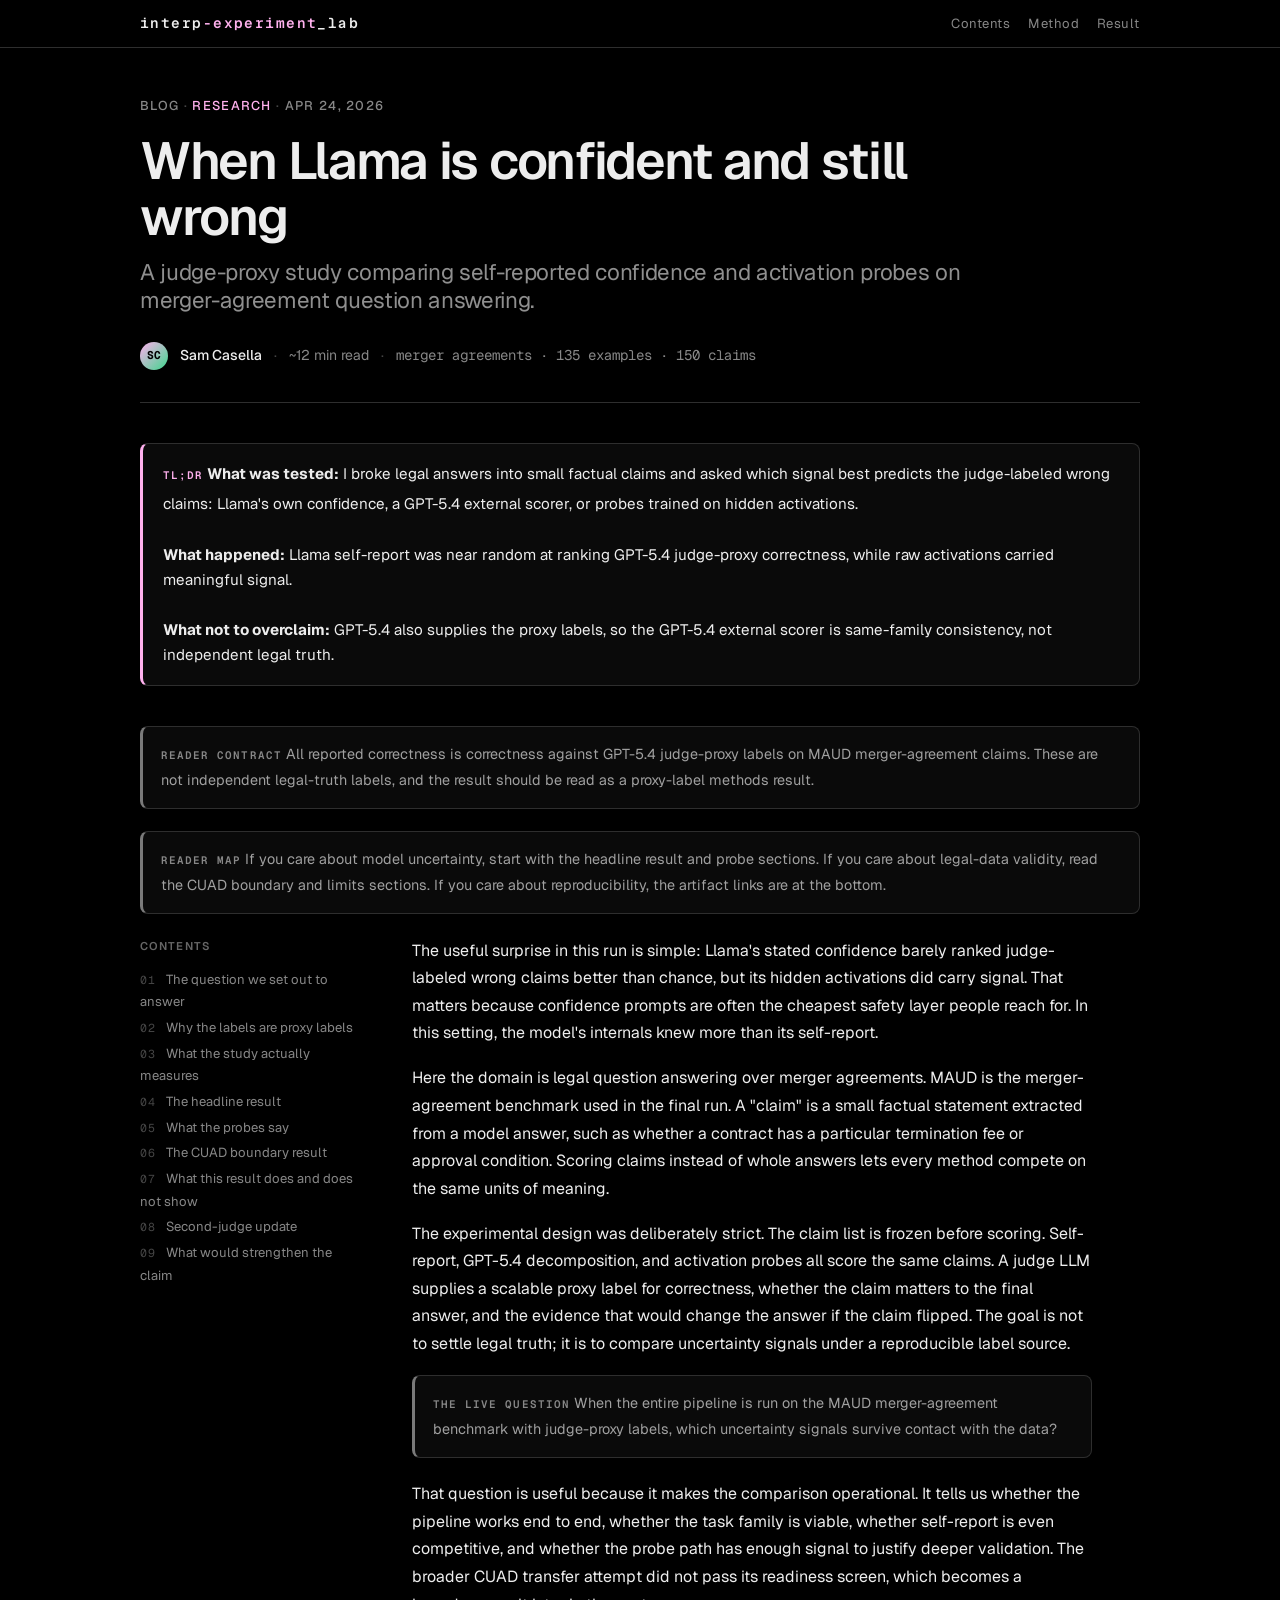
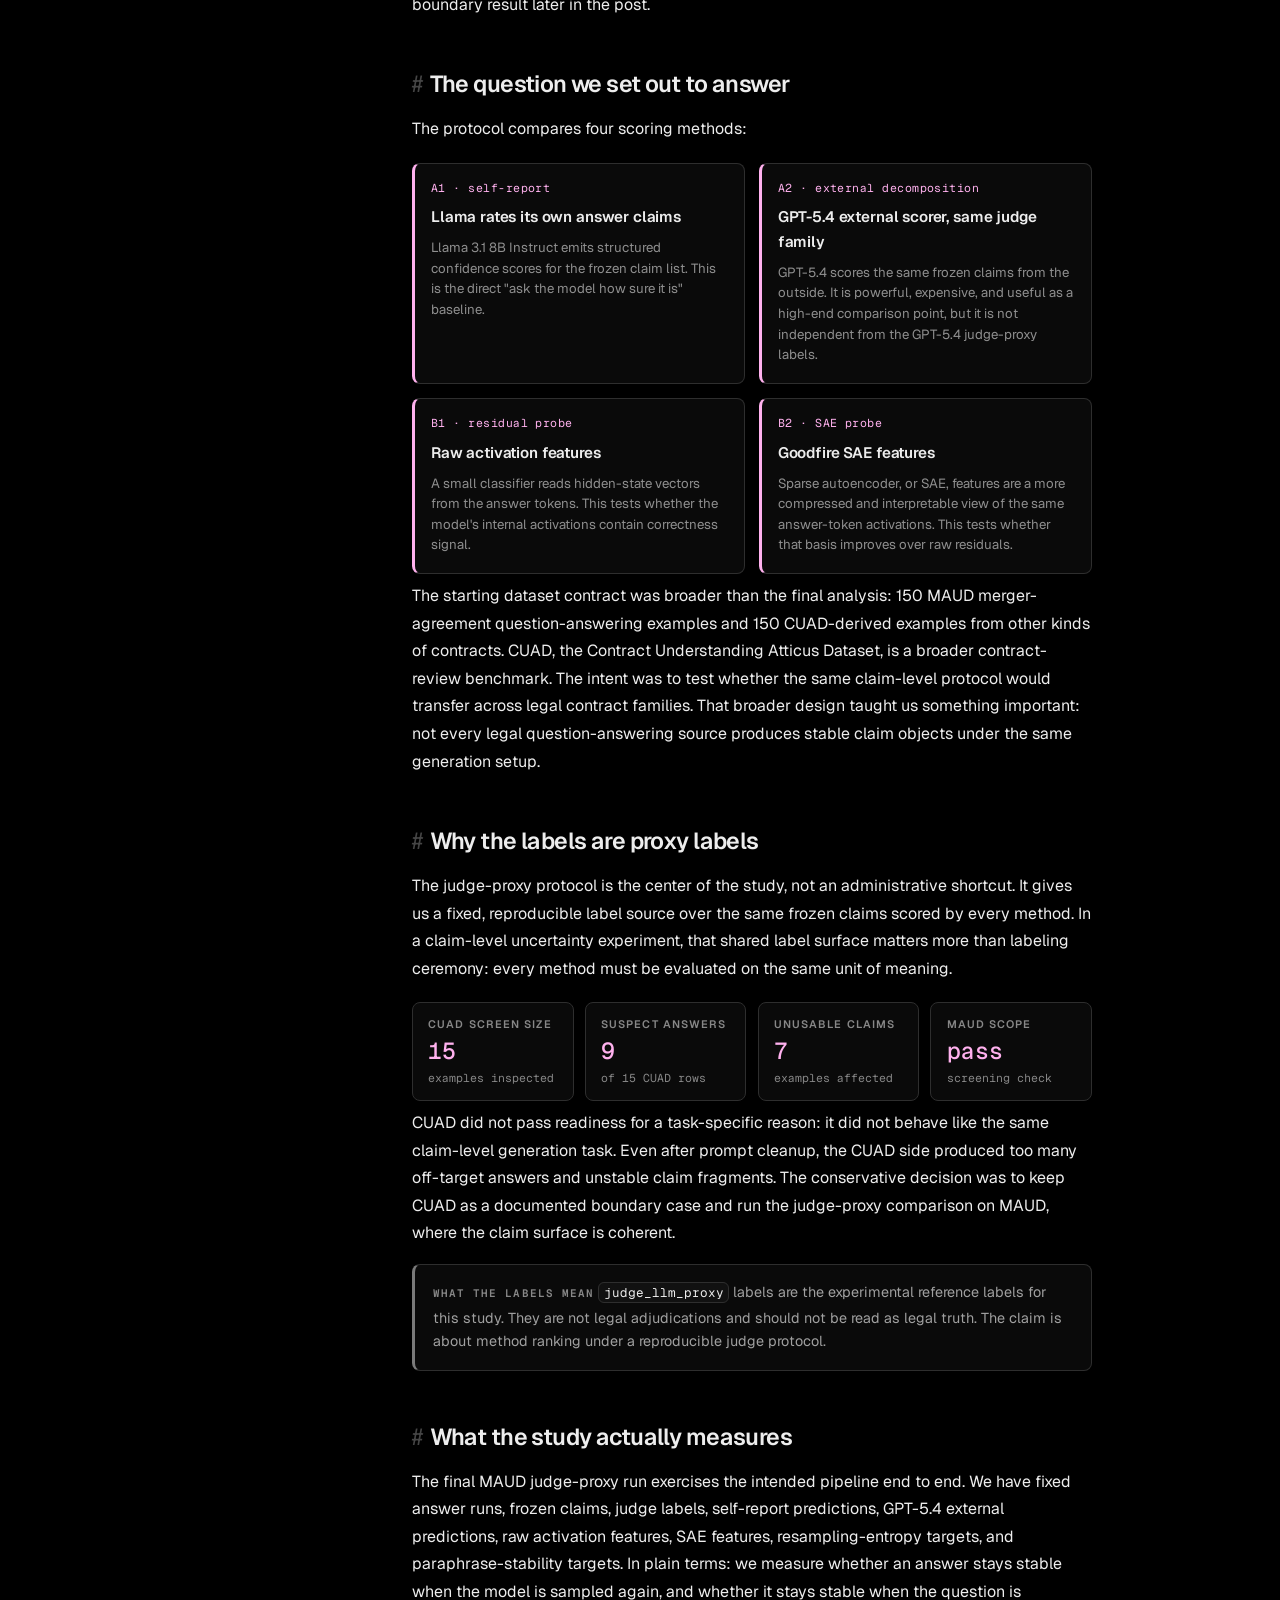
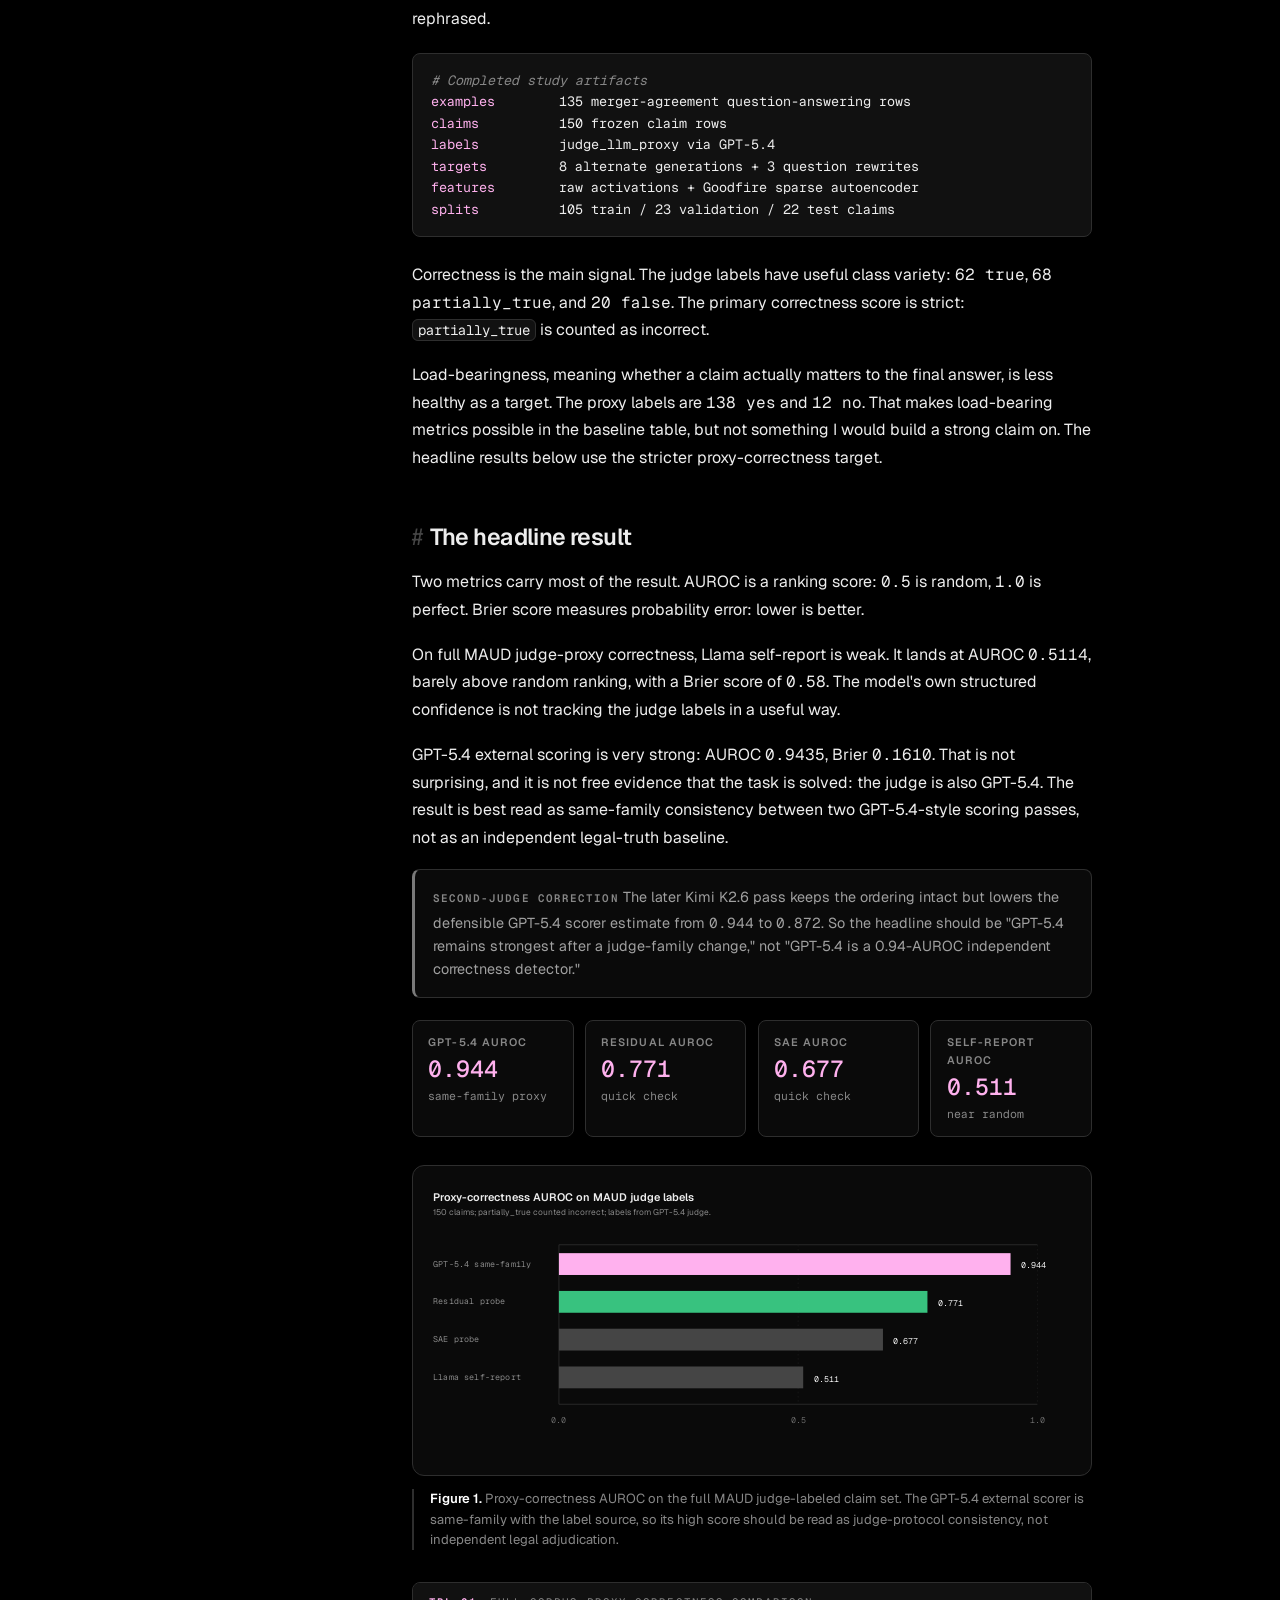
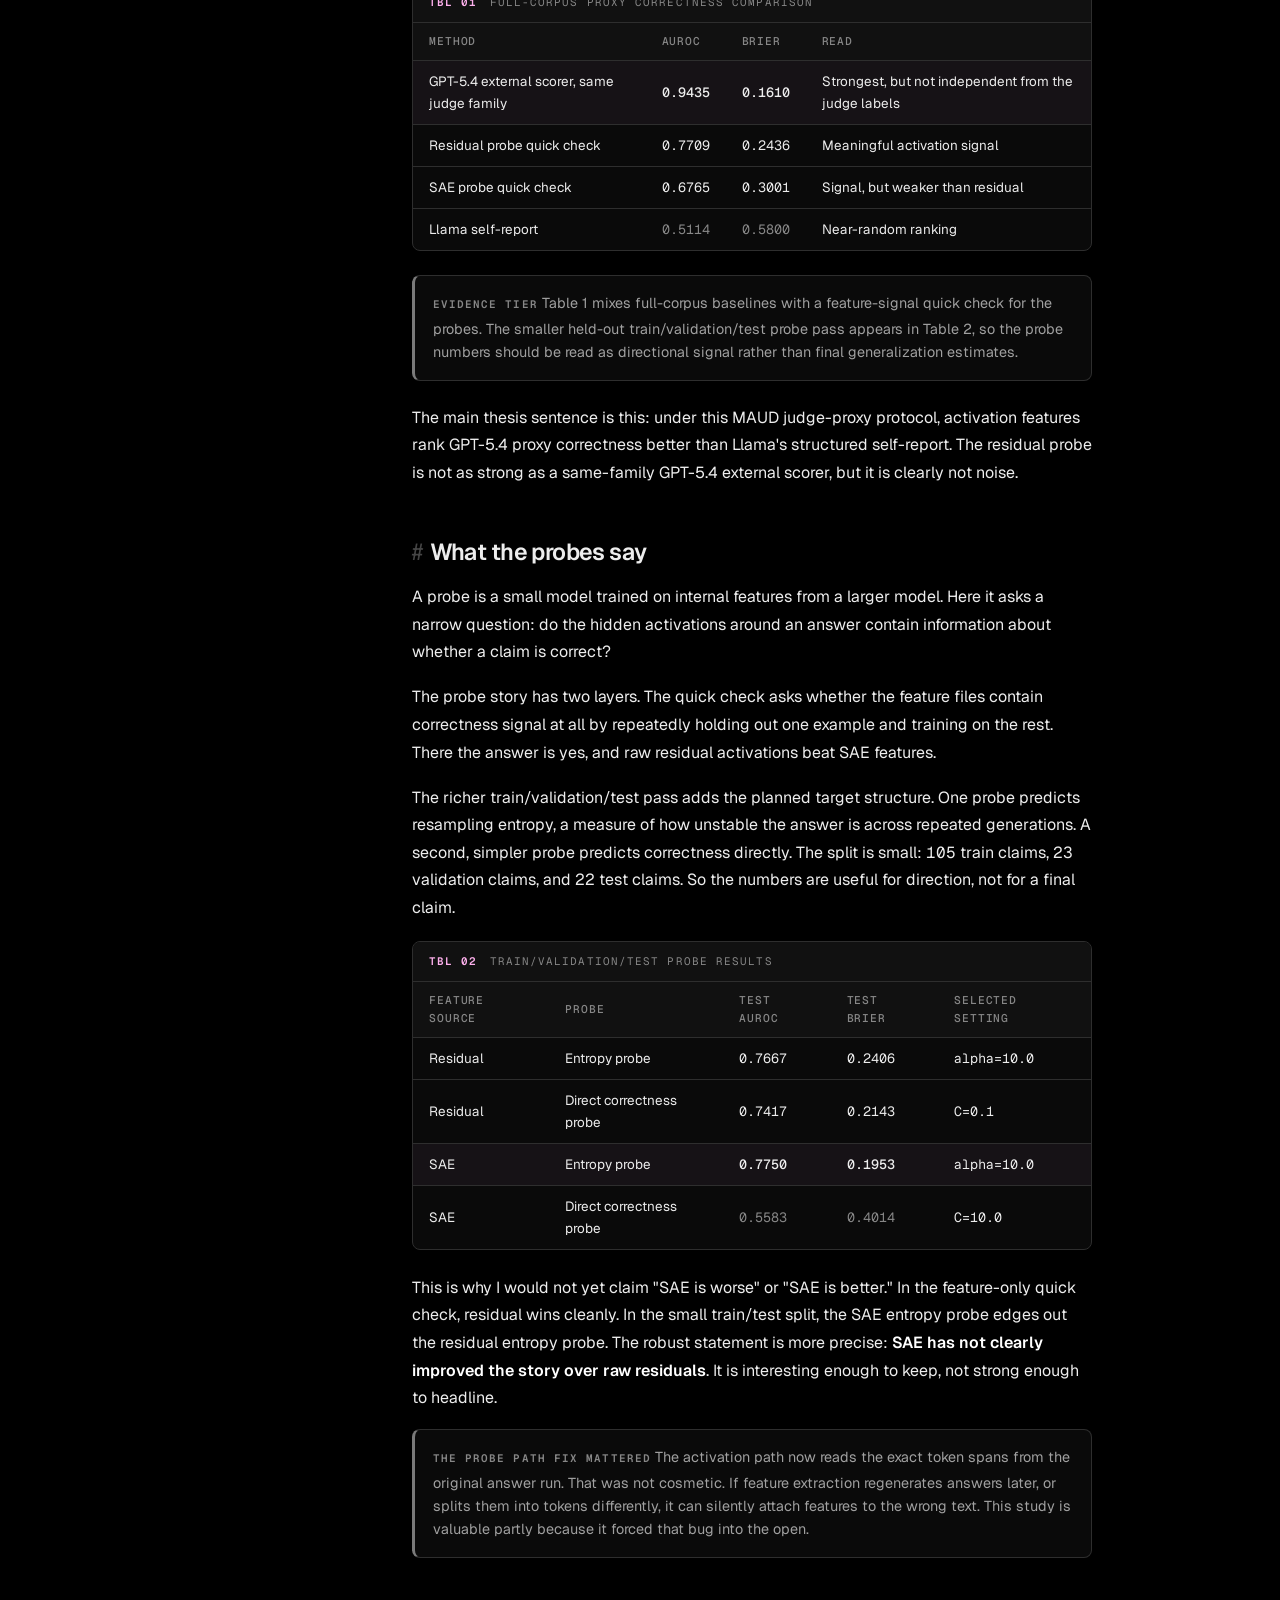
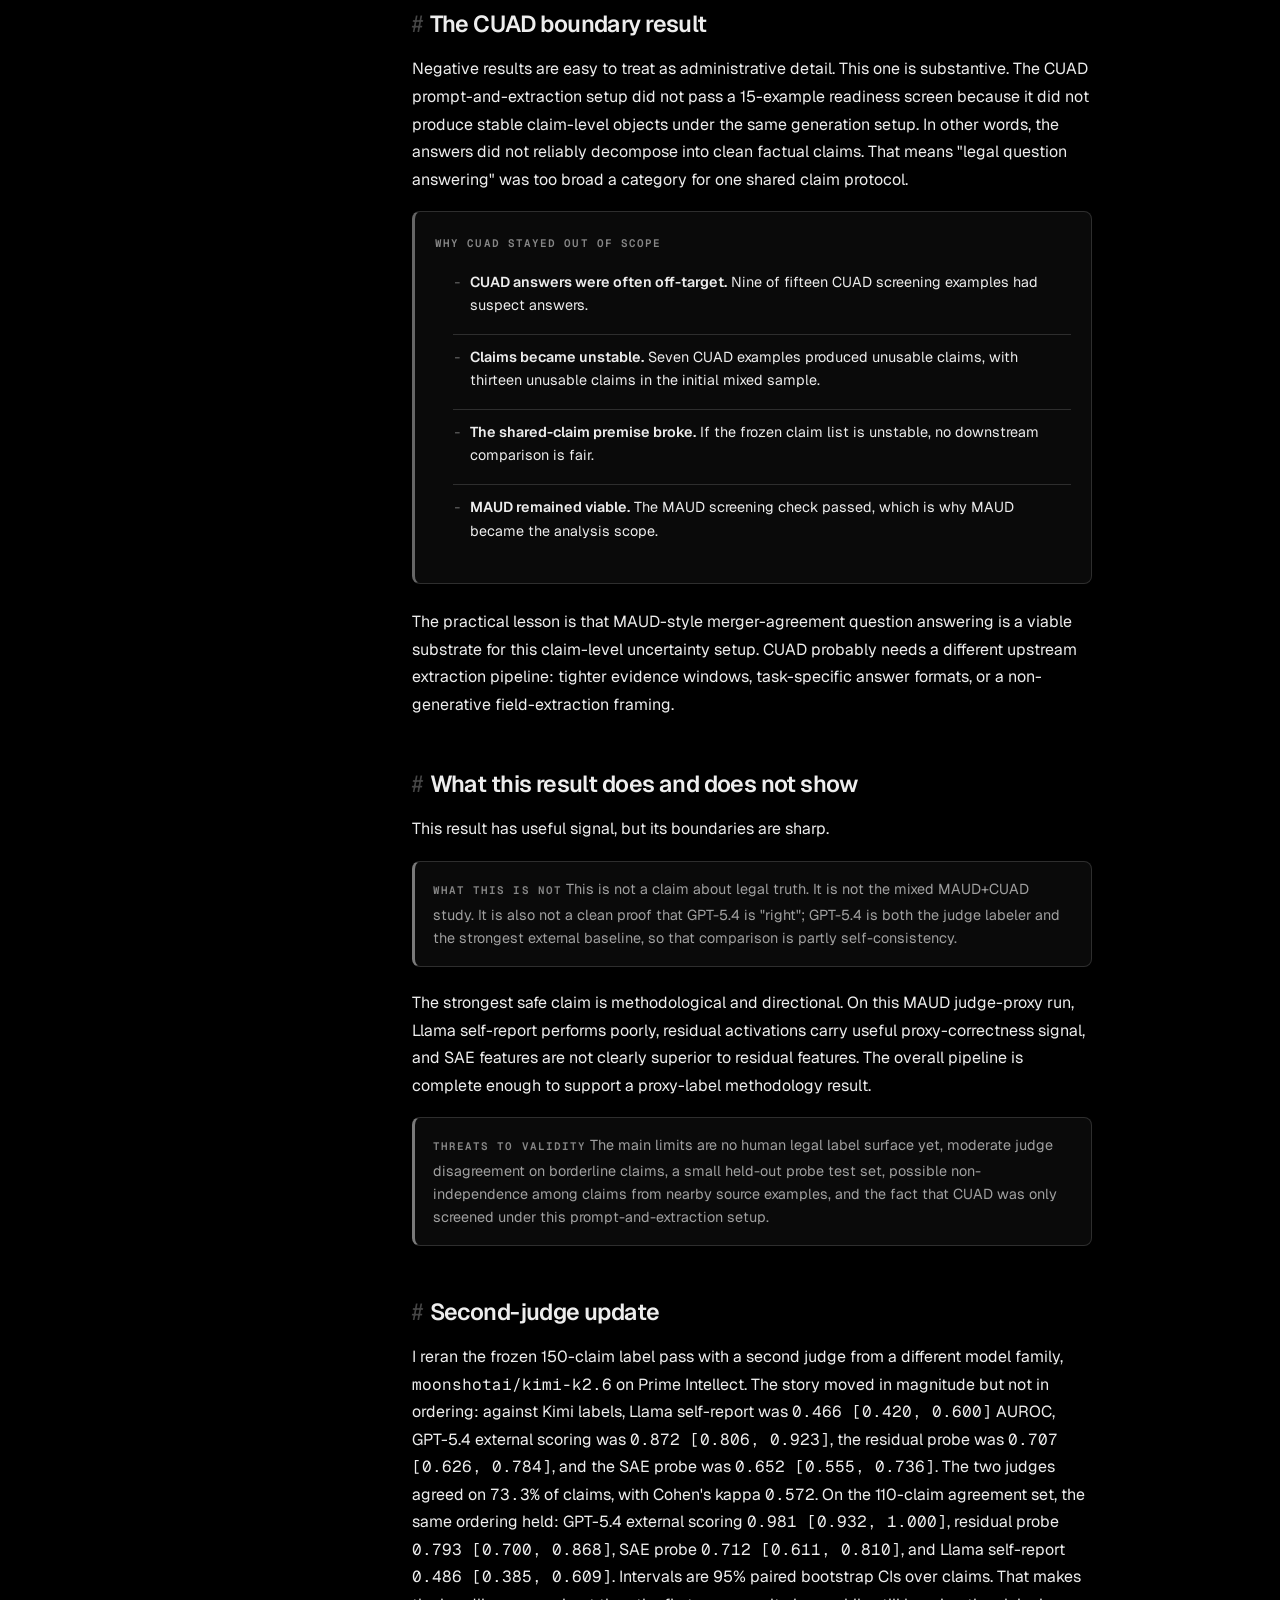
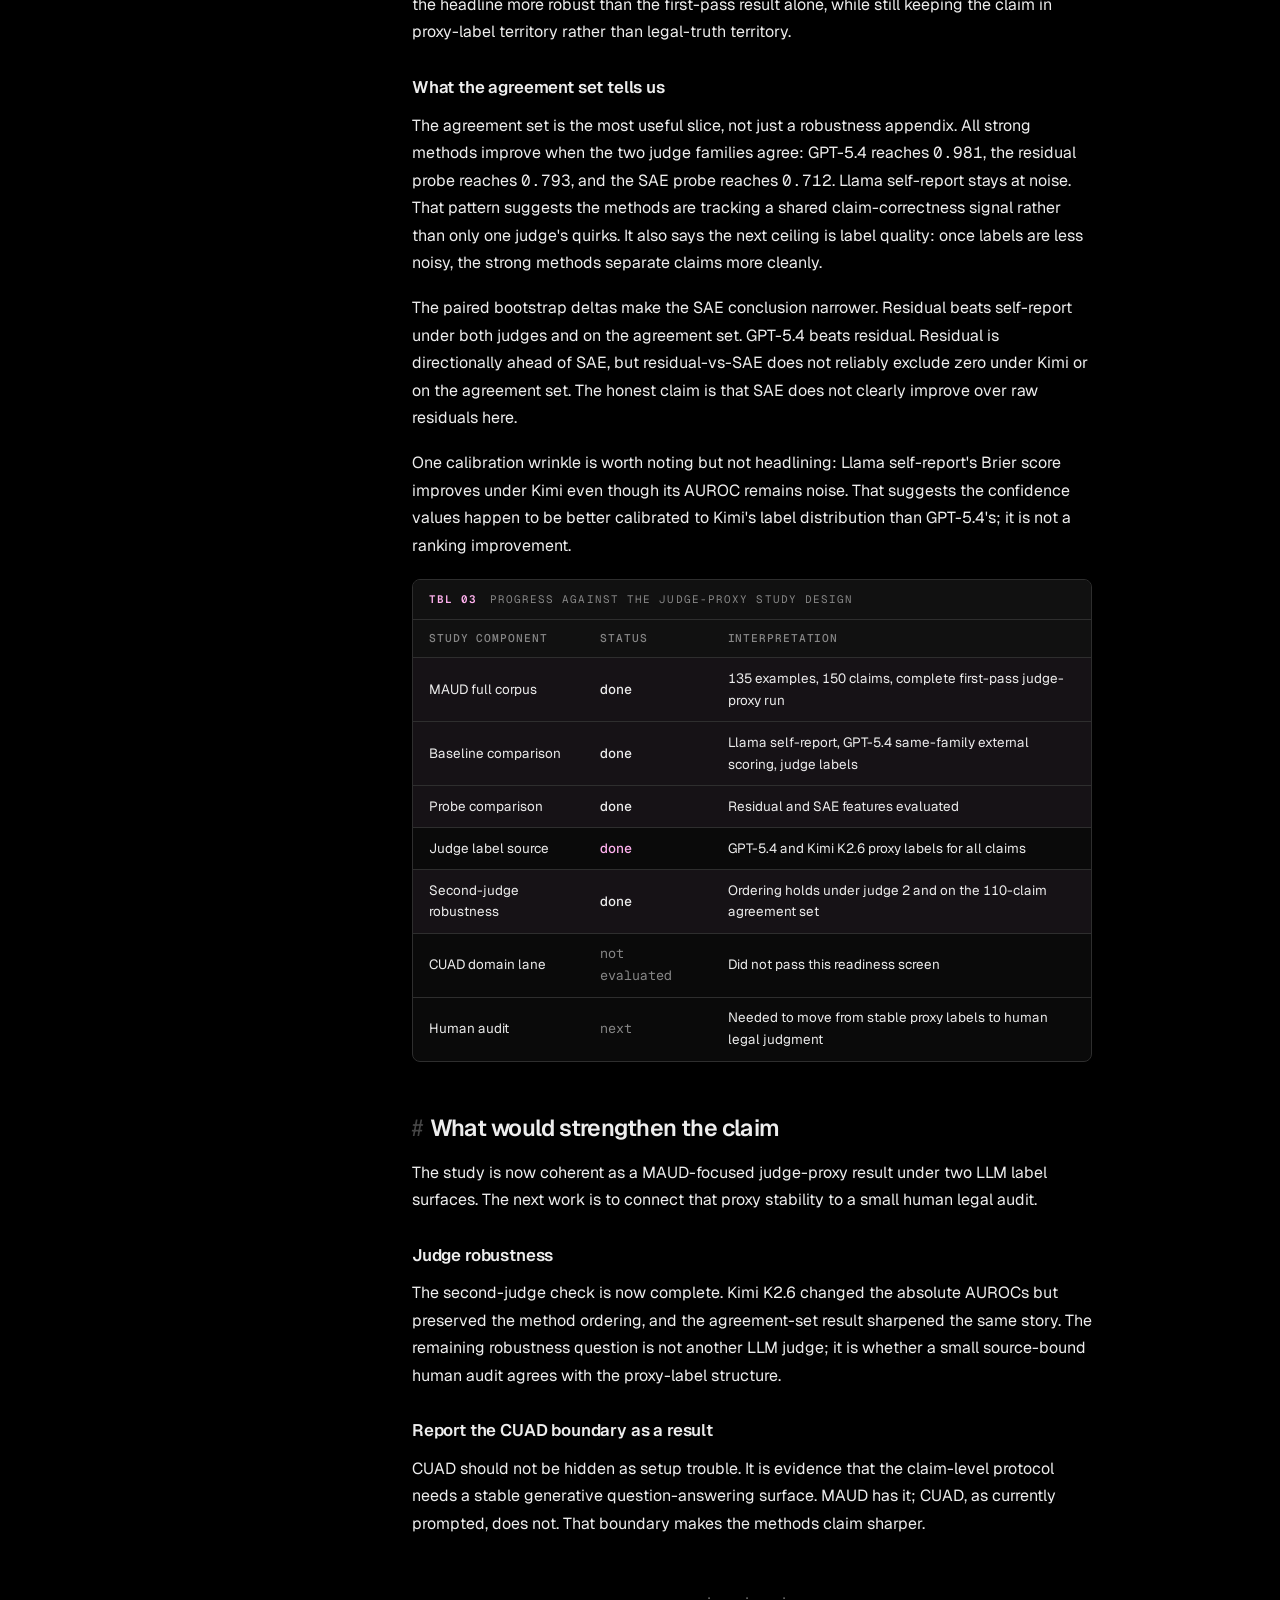
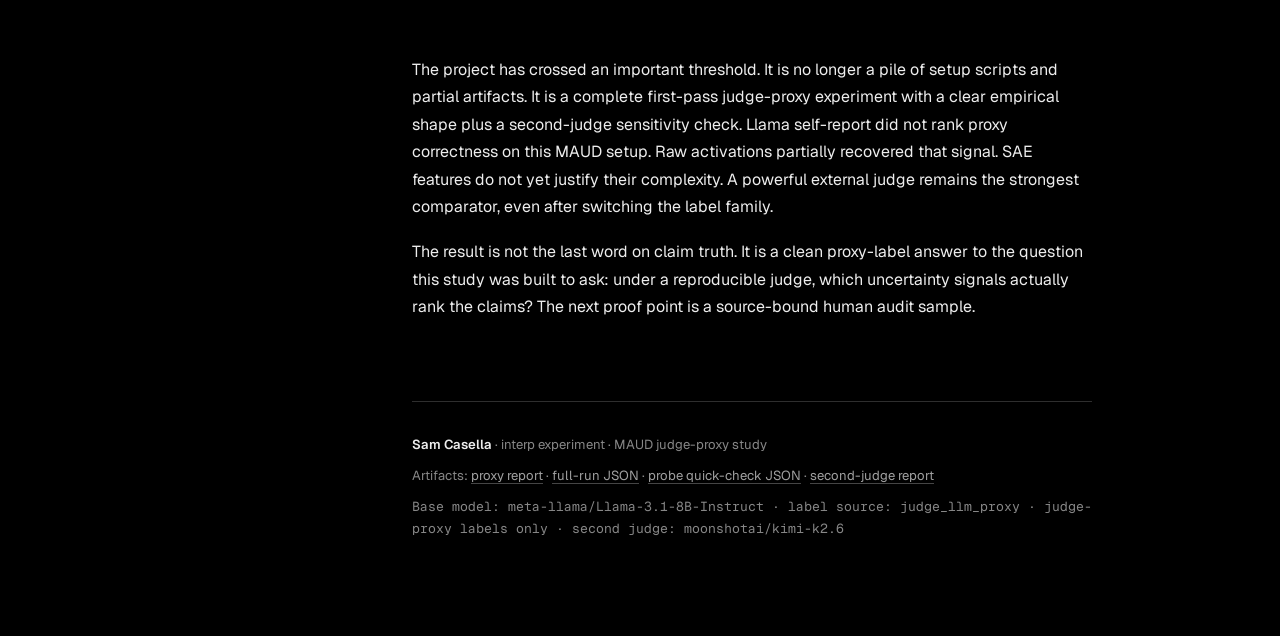
==== artifacts/runs/maud_proxy_findings.html @ a9295869 "docs: prepare MAUD paper draft and second judge report" ====
<!DOCTYPE html>
<html lang="en">
<head>
  <meta charset="utf-8" />
  <meta name="viewport" content="width=device-width, initial-scale=1" />
  <title>When Llama is confident and still wrong</title>
  <meta name="description" content="A judge-proxy study on MAUD, a merger-agreement legal question-answering benchmark, comparing Llama self-report, GPT-5.4 same-family external scoring, residual probes, and SAE probes on 150 claims." />
  <meta property="og:title" content="When Llama is confident and still wrong" />
  <meta property="og:description" content="A judge-proxy comparison of self-reported confidence and activation probes on merger-agreement question answering." />
  <meta property="og:type" content="article" />
  <link rel="preconnect" href="https://fonts.googleapis.com" />
  <link rel="preconnect" href="https://fonts.gstatic.com" crossorigin />
  <link href="https://fonts.googleapis.com/css2?family=Geist:wght@400;500;600;700&family=Geist+Mono:wght@400;500;600&display=swap" rel="stylesheet" />
  <style>
    :root {
      --color-background:       #000000;
      --color-background-100:   #0a0a0a;
      --color-background-200:   #111111;
      --color-muted:            #1a1a1a;
      --color-gray-100:         #1a1a1a;
      --color-gray-300:         #292929;
      --color-gray-400:         #2e2e2e;
      --color-gray-500:         #454545;
      --color-gray-600:         #666666;
      --color-gray-700:         #878787;
      --color-gray-800:         #8f8f8f;
      --color-gray-900:         #a0a0a0;
      --color-gray-1000:        #ededed;
      --color-border:           #2e2e2e;
      --color-foreground:       #ededed;
      --color-muted-foreground: #878787;
      --color-accent:           #ffb1ee;
      --color-accent-foreground:#ffffff;
      --color-success:          #3dd68c;
      --color-warning:          #F5A623;

      --font-sans: "Geist", -apple-system, BlinkMacSystemFont, "Segoe UI", sans-serif;
      --font-mono: "Geist Mono", "SFMono-Regular", Menlo, monospace;

      --radius-sm: 0.375rem;
      --radius-md: 0.5rem;
      --radius-lg: 0.75rem;
      --radius-xl: 1rem;

      --tracking-tight:   -0.025em;
      --tracking-widest:  0.1em;

      --leading-tight:   1.25;
      --leading-snug:    1.375;
      --leading-relaxed: 1.625;
    }

    *, *::before, *::after { box-sizing: border-box; }
    html { -webkit-text-size-adjust: 100%; scroll-behavior: smooth; }
    body {
      margin: 0;
      background: var(--color-background);
      color: var(--color-foreground);
      font-family: var(--font-sans);
      font-size: 16px;
      line-height: var(--leading-relaxed);
      -webkit-font-smoothing: antialiased;
      -moz-osx-font-smoothing: grayscale;
      font-feature-settings: "ss01", "cv11";
    }

    a { color: var(--color-foreground); text-decoration-color: var(--color-gray-500); text-underline-offset: 3px; }
    a:hover { text-decoration-color: var(--color-accent); }

    code, pre, kbd, samp { font-family: var(--font-mono); }
    code {
      font-size: 0.875em;
      background: var(--color-background-200);
      border: 1px solid var(--color-gray-400);
      border-radius: var(--radius-sm);
      padding: 0.08em 0.35em;
      color: var(--color-gray-1000);
    }
    pre {
      background: var(--color-background-200);
      border: 1px solid var(--color-gray-400);
      border-radius: var(--radius-md);
      padding: 1rem 1.1rem;
      overflow-x: auto;
      font-size: 0.84rem;
      line-height: 1.6;
      color: var(--color-gray-1000);
      margin: 1.25rem 0 1.5rem;
    }
    pre code { background: transparent; border: 0; padding: 0; font-size: inherit; }
    pre .c { color: var(--color-gray-700); font-style: italic; }
    pre .k { color: var(--color-accent); }
    pre .s { color: var(--color-gray-1000); }

    .page {
      max-width: 1040px;
      margin: 0 auto;
      padding: 0 1.25rem 6rem;
    }

    .topbar {
      position: sticky; top: 0; z-index: 10;
      background: rgba(0,0,0,0.82);
      backdrop-filter: blur(10px);
      -webkit-backdrop-filter: blur(10px);
      border-bottom: 1px solid var(--color-border);
    }
    .topbar-inner {
      max-width: 1040px; margin: 0 auto;
      padding: 0.75rem 1.25rem;
      display: flex; align-items: center; justify-content: space-between;
      font-size: 0.82rem;
    }
    .brand {
      font-family: var(--font-mono);
      letter-spacing: var(--tracking-widest);
      color: var(--color-gray-1000);
      font-weight: 600;
      text-decoration: none;
      font-size: 0.9rem;
    }
    .brand .accent { color: var(--color-accent); }
    .topbar-links { display: flex; gap: 1.1rem; color: var(--color-gray-700); }
    .topbar-links a { color: inherit; text-decoration: none; letter-spacing: 0.04em; }
    .topbar-links a:hover { color: var(--color-gray-1000); }

    .crumbs {
      margin-top: 3rem;
      font-size: 0.8rem;
      color: var(--color-gray-700);
      letter-spacing: var(--tracking-widest);
      text-transform: uppercase;
      font-weight: 500;
    }
    .crumbs a { color: inherit; text-decoration: none; }
    .crumbs a:hover { color: var(--color-gray-1000); }
    .crumbs .sep { color: var(--color-gray-500); margin: 0 0.5ch; }
    .crumbs .cat { color: var(--color-accent); }

    h1.title {
      font-size: clamp(2rem, 4.6vw, 3.25rem);
      line-height: 1.08;
      letter-spacing: var(--tracking-tight);
      font-weight: 600;
      margin: 1rem 0 1.25rem;
      max-width: 24ch;
    }
    h1.title .sub {
      display: block;
      font-size: clamp(1.1rem, 1.9vw, 1.4rem);
      line-height: 1.25;
      font-weight: 400;
      color: var(--color-gray-800);
      letter-spacing: -0.015em;
      margin-top: 0.75rem;
    }

    .byline {
      display: flex;
      align-items: center;
      gap: 0.75rem;
      color: var(--color-gray-700);
      font-size: 0.88rem;
      margin: 1.75rem 0 0.25rem;
      flex-wrap: wrap;
    }
    .byline .avatar {
      width: 28px; height: 28px;
      border-radius: 9999px;
      background: linear-gradient(135deg, #ffb1ee 0%, #3dd68c 100%);
      display: inline-flex; align-items: center; justify-content: center;
      color: #000; font-weight: 700; font-size: 0.7rem;
      font-family: var(--font-mono);
      letter-spacing: 0;
    }
    .byline .dot { color: var(--color-gray-500); }
    .byline .author { color: var(--color-gray-1000); font-weight: 500; }

    hr.header-rule {
      border: 0;
      border-top: 1px solid var(--color-border);
      margin: 2rem 0 2.5rem;
    }

    .body-grid {
      display: grid;
      grid-template-columns: 1fr;
      gap: 2.25rem;
    }
    @media (min-width: 960px) {
      .body-grid {
        grid-template-columns: 220px 1fr;
        gap: 3.25rem;
      }
    }
    .toc {
      font-size: 0.82rem;
      color: var(--color-gray-700);
      line-height: 1.7;
    }
    @media (min-width: 960px) {
      .toc {
        position: sticky; top: 4.25rem;
        align-self: start;
        max-height: calc(100vh - 5rem);
        overflow-y: auto;
      }
    }
    .toc-label {
      text-transform: uppercase;
      letter-spacing: var(--tracking-widest);
      font-size: 0.7rem;
      color: var(--color-gray-600);
      margin-bottom: 0.8rem;
      font-weight: 600;
    }
    .toc ol { list-style: none; padding: 0; margin: 0; counter-reset: toc; }
    .toc li { counter-increment: toc; margin: 0.22rem 0; }
    .toc li::before {
      content: counter(toc, decimal-leading-zero);
      font-family: var(--font-mono);
      font-size: 0.72rem;
      color: var(--color-gray-500);
      margin-right: 0.7rem;
      letter-spacing: 0.05em;
    }
    .toc a { color: inherit; text-decoration: none; }
    .toc a:hover { color: var(--color-accent); }

    main.prose { max-width: 680px; }
    main.prose p { margin: 0 0 1.1rem; font-size: 1rem; line-height: 1.72; color: var(--color-gray-1000); }
    main.prose p + p { margin-top: 0.1rem; }
    main.prose strong { color: #ffffff; font-weight: 600; }
    main.prose em { color: var(--color-gray-1000); }
    main.prose h2 {
      font-size: 1.45rem;
      line-height: 1.25;
      letter-spacing: var(--tracking-tight);
      font-weight: 600;
      color: var(--color-gray-1000);
      margin: 3.25rem 0 1rem;
      scroll-margin-top: 5rem;
    }
    main.prose h2::before {
      content: "#";
      color: var(--color-gray-500);
      margin-right: 0.45rem;
      font-weight: 400;
    }
    main.prose h3 {
      font-size: 1.05rem;
      font-weight: 600;
      letter-spacing: -0.01em;
      color: var(--color-gray-1000);
      margin: 1.75rem 0 0.65rem;
    }
    main.prose ul { padding-left: 1.1rem; margin: 0.25rem 0 1.25rem; }
    main.prose ul li { margin: 0.35rem 0; color: var(--color-gray-1000); }
    main.prose ul li::marker { color: var(--color-gray-600); }

    figure.full { margin: 1.75rem 0 2rem; max-width: 760px; }
    figure.wide { margin: 1.75rem 0 2rem; max-width: 820px; }
    figcaption {
      color: var(--color-gray-700);
      font-size: 0.82rem;
      line-height: 1.55;
      margin-top: 0.85rem;
      padding-left: 1rem;
      border-left: 2px solid var(--color-gray-400);
    }
    figcaption strong { color: var(--color-gray-1000); font-weight: 600; }
    .chart-card {
      background: var(--color-background-100);
      border: 1px solid var(--color-border);
      border-radius: var(--radius-lg);
      padding: 1.25rem;
    }
    .chart-card svg { display: block; width: 100%; height: auto; }

    .tldr {
      background: var(--color-background-100);
      border: 1px solid var(--color-border);
      border-left: 3px solid var(--color-accent);
      border-radius: var(--radius-md);
      padding: 1.1rem 1.25rem;
      margin: 0 0 2.5rem;
      font-size: 0.95rem;
      color: var(--color-gray-1000);
      line-height: 1.65;
    }
    .tldr .label {
      display: inline-block;
      font-family: var(--font-mono);
      font-size: 0.68rem;
      letter-spacing: var(--tracking-widest);
      color: var(--color-accent);
      text-transform: uppercase;
      font-weight: 600;
      margin-bottom: 0.4rem;
    }

    .callout {
      background: var(--color-background-100);
      border: 1px solid var(--color-border);
      border-left: 3px solid #7a7a7a;
      border-radius: var(--radius-md);
      padding: 1rem 1.1rem;
      margin: 1.1rem 0 1.4rem;
      font-size: 0.9rem;
      color: var(--color-gray-900);
      line-height: 1.6;
    }
    .callout strong { color: var(--color-gray-1000); }
    .callout .k {
      display: inline-block;
      font-family: var(--font-mono);
      font-size: 0.68rem;
      letter-spacing: var(--tracking-widest);
      color: var(--color-gray-700);
      text-transform: uppercase;
      font-weight: 600;
      margin-bottom: 0.3rem;
    }

    .stat-row {
      display: grid;
      grid-template-columns: repeat(2, 1fr);
      gap: 0.7rem;
      margin: 1.25rem 0 0.5rem;
    }
    @media (min-width: 640px) { .stat-row { grid-template-columns: repeat(4, 1fr); } }
    .stat {
      background: var(--color-background-100);
      border: 1px solid var(--color-border);
      border-radius: var(--radius-md);
      padding: 0.8rem 0.95rem;
    }
    .stat .k { font-size: 0.68rem; letter-spacing: var(--tracking-widest); text-transform: uppercase; color: var(--color-gray-700); font-weight: 600; }
    .stat .v { font-size: 1.45rem; font-family: var(--font-mono); color: var(--color-accent); font-weight: 500; line-height: 1.2; margin-top: 0.25rem; }
    .stat .s { font-size: 0.72rem; color: var(--color-gray-700); margin-top: 0.2rem; font-family: var(--font-mono); }

    .mode-grid {
      display: grid;
      grid-template-columns: 1fr;
      gap: 0.85rem;
      margin: 1.25rem 0 0.5rem;
    }
    @media (min-width: 640px) { .mode-grid { grid-template-columns: repeat(2, 1fr); } }
    .mode-card {
      background: var(--color-background-100);
      border: 1px solid var(--color-border);
      border-radius: var(--radius-md);
      padding: 0.95rem 1rem 1.1rem;
      display: flex; flex-direction: column; gap: 0.5rem;
      min-height: 140px;
      border-left: 3px solid var(--color-accent);
    }
    .mode-card .tag {
      font-family: var(--font-mono);
      font-size: 0.72rem;
      color: var(--color-accent);
      letter-spacing: 0.04em;
    }
    .mode-card .t {
      font-size: 0.95rem;
      font-weight: 600;
      color: var(--color-gray-1000);
      letter-spacing: -0.01em;
    }
    .mode-card .desc {
      font-size: 0.83rem;
      color: var(--color-gray-800);
      line-height: 1.55;
    }

    .table-wrap {
      margin: 1.25rem 0 1.5rem;
      background: var(--color-background-100);
      border: 1px solid var(--color-border);
      border-radius: var(--radius-md);
      overflow: hidden;
    }
    .table-label {
      padding: 0.65rem 1rem;
      font-family: var(--font-mono);
      font-size: 0.68rem;
      letter-spacing: var(--tracking-widest);
      text-transform: uppercase;
      color: var(--color-gray-700);
      border-bottom: 1px solid var(--color-border);
      display: flex; align-items: center; gap: 0.75rem;
      background: var(--color-background-200);
    }
    .table-label .id { color: var(--color-accent); font-weight: 600; }
    table {
      width: 100%;
      border-collapse: collapse;
      font-variant-numeric: tabular-nums;
    }
    th, td {
      padding: 0.6rem 1rem;
      text-align: left;
      font-size: 0.84rem;
      border-bottom: 1px solid var(--color-gray-400);
    }
    th {
      font-family: var(--font-mono);
      font-weight: 500;
      color: var(--color-gray-700);
      font-size: 0.7rem;
      letter-spacing: 0.08em;
      text-transform: uppercase;
      background: var(--color-background-200);
    }
    td { color: var(--color-gray-1000); }
    td.num { font-family: var(--font-mono); color: var(--color-gray-1000); }
    td.pos { color: var(--color-accent); font-weight: 500; }
    td.neg { color: var(--color-gray-700); }
    tr:last-child td { border-bottom: none; }
    tr.highlight td { background: rgba(255,177,238,0.05); color: var(--color-gray-1000); }

    .neg-list {
      background: var(--color-background-100);
      border: 1px solid var(--color-border);
      border-left: 3px solid var(--color-gray-600);
      border-radius: var(--radius-md);
      padding: 1.1rem 1.25rem 0.6rem;
      margin: 1.1rem 0 1.5rem;
    }
    .neg-list .label {
      display: inline-block;
      font-family: var(--font-mono);
      font-size: 0.68rem;
      letter-spacing: var(--tracking-widest);
      color: var(--color-gray-700);
      text-transform: uppercase;
      font-weight: 600;
      margin-bottom: 0.6rem;
    }
    .neg-list ul { list-style: none; padding: 0; margin: 0; }
    .neg-list li {
      padding: 0.7rem 0 0.7rem 1.1rem;
      border-top: 1px solid var(--color-gray-400);
      color: var(--color-gray-900);
      font-size: 0.9rem;
      line-height: 1.6;
      position: relative;
    }
    .neg-list li:first-child { border-top: 0; padding-top: 0.2rem; }
    .neg-list li::before {
      content: "-";
      position: absolute;
      left: 0;
      color: var(--color-gray-600);
      font-family: var(--font-mono);
    }
    .neg-list li strong { color: var(--color-gray-1000); }

    footer.post-footer {
      margin-top: 5rem;
      padding-top: 2rem;
      border-top: 1px solid var(--color-border);
      font-size: 0.82rem;
      color: var(--color-gray-700);
      line-height: 1.65;
      display: grid; gap: 0.6rem;
    }
    footer.post-footer a { color: var(--color-gray-900); }
    footer.post-footer strong { color: var(--color-gray-1000); font-weight: 600; }

    .mono { font-family: var(--font-mono); }
    .muted { color: var(--color-gray-700); }
    .accent { color: var(--color-accent); }
    .small { font-size: 0.85rem; }
    .break {
      display: flex; align-items: center; justify-content: center;
      margin: 3rem 0;
      color: var(--color-gray-600);
      font-size: 0.85rem; letter-spacing: 0.8em;
      font-family: var(--font-mono);
    }
  </style>
</head>
<body>

  <header class="topbar">
    <div class="topbar-inner">
      <a class="brand" href="#">interp<span class="accent">-experiment</span>_lab</a>
      <nav class="topbar-links">
        <a href="#toc">Contents</a>
        <a href="#method">Method</a>
        <a href="#result">Result</a>
      </nav>
    </div>
  </header>

  <div class="page">

    <div class="crumbs">
      <a href="#">Blog</a><span class="sep">&middot;</span><span class="cat">research</span><span class="sep">&middot;</span>Apr 24, 2026
    </div>

    <h1 class="title">
      When Llama is confident and still wrong
      <span class="sub">A judge-proxy study comparing self-reported confidence and activation probes on merger-agreement question answering.</span>
    </h1>

    <div class="byline">
      <span class="avatar">SC</span>
      <span class="author">Sam Casella</span>
      <span class="dot">&middot;</span>
      <span>~12 min read</span>
      <span class="dot">&middot;</span>
      <span class="mono">merger agreements &middot; 135 examples &middot; 150 claims</span>
    </div>

    <hr class="header-rule" />

    <div class="tldr">
      <span class="label">TL;DR</span>
      <strong>What was tested:</strong> I broke legal answers into small factual claims and asked
      which signal best predicts the judge-labeled wrong claims: Llama's own confidence, a GPT-5.4
      external scorer, or probes trained on hidden activations.
      <br /><br />
      <strong>What happened:</strong> Llama self-report was near random at ranking GPT-5.4
      judge-proxy correctness, while raw activations carried meaningful signal.
      <br /><br />
      <strong>What not to overclaim:</strong> GPT-5.4 also supplies the proxy labels, so the GPT-5.4
      external scorer is same-family consistency, not independent legal truth.
    </div>

    <div class="callout">
      <span class="k">Reader contract</span>
      All reported correctness is correctness against GPT-5.4 judge-proxy labels on MAUD merger-agreement
      claims. These are not independent legal-truth labels, and the result should be read as a
      proxy-label methods result.
    </div>

    <div class="callout">
      <span class="k">Reader map</span>
      If you care about model uncertainty, start with the headline result and probe sections. If you
      care about legal-data validity, read the CUAD boundary and limits sections. If you care about
      reproducibility, the artifact links are at the bottom.
    </div>

    <div class="body-grid">

      <aside class="toc" id="toc">
        <div class="toc-label">Contents</div>
        <ol>
          <li><a href="#question">The question we set out to answer</a></li>
          <li><a href="#pivot">Why the labels are proxy labels</a></li>
          <li><a href="#method">What the study actually measures</a></li>
          <li><a href="#result">The headline result</a></li>
          <li><a href="#probe">What the probes say</a></li>
          <li><a href="#failure">The CUAD boundary result</a></li>
          <li><a href="#limits">What this result does and does not show</a></li>
          <li><a href="#second-judge">Second-judge update</a></li>
          <li><a href="#next">What would strengthen the claim</a></li>
        </ol>
      </aside>

      <main class="prose">

        <p>
          The useful surprise in this run is simple: Llama's stated confidence barely ranked
          judge-labeled wrong claims better than chance, but its hidden activations did carry signal.
          That matters because confidence prompts are often the cheapest safety layer people reach
          for. In this setting, the model's internals knew more than its self-report.
        </p>
        <p>
          Here the domain is legal question answering over merger agreements. MAUD is the
          merger-agreement benchmark used in the final run. A "claim" is a small factual statement
          extracted from a model answer, such as whether a contract has a particular termination fee
          or approval condition. Scoring claims instead of whole answers lets every method compete on
          the same units of meaning.
        </p>
        <p>
          The experimental design was deliberately strict. The claim list is frozen before scoring.
          Self-report, GPT-5.4 decomposition, and activation probes all score the same claims. A
          judge LLM supplies a scalable proxy label for correctness, whether the claim matters to the
          final answer, and the evidence that would change the answer if the claim flipped. The goal
          is not to settle legal truth; it is to compare uncertainty signals under a reproducible
          label source.
        </p>

        <div class="callout">
          <span class="k">The live question</span>
          When the entire pipeline is run on the MAUD merger-agreement benchmark with judge-proxy
          labels, which uncertainty signals survive contact with the data?
        </div>

        <p>
          That question is useful because it makes the comparison operational. It tells us whether
          the pipeline works end to end, whether the task family is viable, whether self-report is
          even competitive, and whether the probe path has enough signal to justify deeper validation.
          The broader CUAD transfer attempt did not pass its readiness screen, which becomes a
          boundary result later in the post.
        </p>

        <h2 id="question">The question we set out to answer</h2>

        <p>
          The protocol compares four scoring methods:
        </p>

        <div class="mode-grid">
          <div class="mode-card">
            <span class="tag">A1 &middot; self-report</span>
            <span class="t">Llama rates its own answer claims</span>
            <span class="desc">
              Llama 3.1 8B Instruct emits structured confidence scores for the frozen claim list.
              This is the direct "ask the model how sure it is" baseline.
            </span>
          </div>
          <div class="mode-card">
            <span class="tag">A2 &middot; external decomposition</span>
            <span class="t">GPT-5.4 external scorer, same judge family</span>
            <span class="desc">
              GPT-5.4 scores the same frozen claims from the outside. It is powerful, expensive, and
              useful as a high-end comparison point, but it is not independent from the GPT-5.4
              judge-proxy labels.
            </span>
          </div>
          <div class="mode-card">
            <span class="tag">B1 &middot; residual probe</span>
            <span class="t">Raw activation features</span>
            <span class="desc">
              A small classifier reads hidden-state vectors from the answer tokens. This tests
              whether the model's internal activations contain correctness signal.
            </span>
          </div>
          <div class="mode-card">
            <span class="tag">B2 &middot; SAE probe</span>
            <span class="t">Goodfire SAE features</span>
            <span class="desc">
              Sparse autoencoder, or SAE, features are a more compressed and interpretable view of
              the same answer-token activations. This tests whether that basis improves over raw
              residuals.
            </span>
          </div>
        </div>

        <p>
          The starting dataset contract was broader than the final analysis: 150 MAUD
          merger-agreement question-answering examples and 150 CUAD-derived examples from other kinds of contracts.
          CUAD, the Contract Understanding Atticus Dataset, is a broader contract-review benchmark.
          The intent was to test whether the same claim-level protocol would transfer across legal
          contract families. That broader design taught us something important: not every legal
          question-answering source produces stable claim objects under the same generation setup.
        </p>

        <h2 id="pivot">Why the labels are proxy labels</h2>

        <p>
          The judge-proxy protocol is the center of the study, not an administrative shortcut. It gives us
          a fixed, reproducible label source over the same frozen claims scored by every method. In a
          claim-level uncertainty experiment, that shared label surface matters more than labeling
          ceremony: every method must be evaluated on the same unit of meaning.
        </p>

        <div class="stat-row">
          <div class="stat">
            <div class="k">CUAD screen size</div>
            <div class="v">15</div>
            <div class="s">examples inspected</div>
          </div>
          <div class="stat">
            <div class="k">Suspect answers</div>
            <div class="v">9</div>
            <div class="s">of 15 CUAD rows</div>
          </div>
          <div class="stat">
            <div class="k">Unusable claims</div>
            <div class="v">7</div>
            <div class="s">examples affected</div>
          </div>
          <div class="stat">
            <div class="k">MAUD scope</div>
            <div class="v">pass</div>
            <div class="s">screening check</div>
          </div>
        </div>

        <p>
          CUAD did not pass readiness for a task-specific reason: it did not behave like the same
          claim-level generation task. Even after prompt cleanup, the CUAD side produced too many
          off-target answers and unstable claim fragments. The conservative decision was to keep CUAD
          as a documented boundary case and run the judge-proxy comparison on MAUD, where the claim
          surface is coherent.
        </p>

        <div class="callout">
          <span class="k">What the labels mean</span>
          <code>judge_llm_proxy</code> labels are the experimental reference labels for this study.
          They are not legal adjudications and should not be read as legal truth. The claim is
          about method ranking under a reproducible judge protocol.
        </div>

        <h2 id="method">What the study actually measures</h2>

        <p>
          The final MAUD judge-proxy run exercises the intended pipeline end to end. We have fixed answer
          runs, frozen claims, judge labels, self-report predictions, GPT-5.4 external predictions, raw
          activation features, SAE features, resampling-entropy targets, and paraphrase-stability
          targets. In plain terms: we measure whether an answer stays stable when the model is sampled
          again, and whether it stays stable when the question is rephrased.
        </p>

<pre><code><span class="c"># Completed study artifacts</span>
<span class="k">examples</span>        <span class="s">135 merger-agreement question-answering rows</span>
<span class="k">claims</span>          <span class="s">150 frozen claim rows</span>
<span class="k">labels</span>          <span class="s">judge_llm_proxy via GPT-5.4</span>
<span class="k">targets</span>         <span class="s">8 alternate generations + 3 question rewrites</span>
<span class="k">features</span>        <span class="s">raw activations + Goodfire sparse autoencoder</span>
<span class="k">splits</span>          <span class="s">105 train / 23 validation / 22 test claims</span></code></pre>

        <p>
          Correctness is the main signal. The judge labels have useful class variety:
          <span class="mono">62 true</span>, <span class="mono">68 partially_true</span>, and
          <span class="mono">20 false</span>. The primary correctness score is strict:
          <code>partially_true</code> is counted as incorrect.
        </p>

        <p>
          Load-bearingness, meaning whether a claim actually matters to the final answer, is less
          healthy as a target. The proxy labels are
          <span class="mono">138 yes</span> and <span class="mono">12 no</span>. That makes load-bearing
          metrics possible in the baseline table, but not something I would build a strong claim on.
          The headline results below use the stricter proxy-correctness target.
        </p>

        <h2 id="result">The headline result</h2>

        <p>
          Two metrics carry most of the result. AUROC is a ranking score: <span class="mono">0.5</span>
          is random, <span class="mono">1.0</span> is perfect. Brier score measures probability error:
          lower is better.
        </p>

        <p>
          On full MAUD judge-proxy correctness, Llama self-report is weak. It lands at AUROC
          <span class="mono">0.5114</span>, barely above random ranking, with a Brier score of
          <span class="mono">0.58</span>. The model's own structured confidence is not tracking the
          judge labels in a useful way.
        </p>

        <p>
          GPT-5.4 external scoring is very strong: AUROC <span class="mono">0.9435</span>, Brier
          <span class="mono">0.1610</span>. That is not surprising, and it is not free evidence that
          the task is solved: the judge is also GPT-5.4. The result is best read as same-family
          consistency between two GPT-5.4-style scoring passes, not as an independent legal-truth
          baseline.
        </p>

        <div class="callout">
          <span class="k">Second-judge correction</span>
          The later Kimi K2.6 pass keeps the ordering intact but lowers the defensible GPT-5.4
          scorer estimate from <span class="mono">0.944</span> to <span class="mono">0.872</span>.
          So the headline should be "GPT-5.4 remains strongest after a judge-family change," not
          "GPT-5.4 is a 0.94-AUROC independent correctness detector."
        </div>

        <div class="stat-row">
          <div class="stat">
            <div class="k">GPT-5.4 AUROC</div>
            <div class="v">0.944</div>
            <div class="s">same-family proxy</div>
          </div>
          <div class="stat">
            <div class="k">Residual AUROC</div>
            <div class="v">0.771</div>
            <div class="s">quick check</div>
          </div>
          <div class="stat">
            <div class="k">SAE AUROC</div>
            <div class="v">0.677</div>
            <div class="s">quick check</div>
          </div>
          <div class="stat">
            <div class="k">Self-report AUROC</div>
            <div class="v">0.511</div>
            <div class="s">near random</div>
          </div>
        </div>

        <figure class="wide">
          <div class="chart-card">
            <svg viewBox="0 0 760 320" role="img" aria-label="Correctness AUROC comparison on MAUD judge-proxy labels">
              <style>
                .ax-line  { stroke: #2e2e2e; stroke-width: 1; }
                .ax-grid  { stroke: #1a1a1a; stroke-width: 1; stroke-dasharray: 2 3; }
                .ax-label { fill: #878787; font-family: "Geist Mono", monospace; font-size: 10px; letter-spacing: 0.02em; }
                .ax-tick  { fill: #666; font-family: "Geist Mono", monospace; font-size: 10px; }
                .title-t  { fill: #ededed; font-family: "Geist", sans-serif; font-size: 13px; font-weight: 600; }
                .sub-t    { fill: #878787; font-family: "Geist", sans-serif; font-size: 10px; }
                .bar-a    { fill: #ffb1ee; }
                .bar-b    { fill: #454545; }
                .bar-c    { fill: #3dd68c; opacity: 0.9; }
                .bar-label{ fill: #ededed; font-family: "Geist Mono", monospace; font-size: 10px; }
              </style>
              <text x="0" y="18" class="title-t">Proxy-correctness AUROC on MAUD judge labels</text>
              <text x="0" y="34" class="sub-t">150 claims; partially_true counted incorrect; labels from GPT-5.4 judge.</text>

              <line x1="150" y1="70" x2="720" y2="70" class="ax-line" />
              <line x1="150" y1="260" x2="720" y2="260" class="ax-line" />
              <line x1="150" y1="70" x2="150" y2="260" class="ax-line" />
              <line x1="435" y1="70" x2="435" y2="260" class="ax-grid" />
              <line x1="720" y1="70" x2="720" y2="260" class="ax-grid" />
              <text x="150" y="282" text-anchor="middle" class="ax-tick">0.0</text>
              <text x="435" y="282" text-anchor="middle" class="ax-tick">0.5</text>
              <text x="720" y="282" text-anchor="middle" class="ax-tick">1.0</text>

              <text x="0" y="96" class="ax-label">GPT-5.4 same-family</text>
              <rect x="150" y="80" width="538" height="26" class="bar-a" />
              <text x="700" y="98" class="bar-label">0.944</text>

              <text x="0" y="141" class="ax-label">Residual probe</text>
              <rect x="150" y="125" width="439" height="26" class="bar-c" />
              <text x="602" y="143" class="bar-label">0.771</text>

              <text x="0" y="186" class="ax-label">SAE probe</text>
              <rect x="150" y="170" width="386" height="26" class="bar-b" />
              <text x="548" y="188" class="bar-label">0.677</text>

              <text x="0" y="231" class="ax-label">Llama self-report</text>
              <rect x="150" y="215" width="291" height="26" class="bar-b" />
              <text x="454" y="233" class="bar-label">0.511</text>
            </svg>
          </div>
          <figcaption>
            <strong>Figure 1.</strong> Proxy-correctness AUROC on the full MAUD judge-labeled claim set.
            The GPT-5.4 external scorer is same-family with the label source, so its high score should
            be read as judge-protocol consistency, not independent legal adjudication.
          </figcaption>
        </figure>

        <div class="table-wrap">
          <div class="table-label"><span class="id">TBL 01</span>Full-corpus proxy correctness comparison</div>
          <table>
            <thead>
              <tr>
                <th>Method</th>
                <th>AUROC</th>
                <th>Brier</th>
                <th>Read</th>
              </tr>
            </thead>
            <tbody>
              <tr class="highlight">
                <td>GPT-5.4 external scorer, same judge family</td>
                <td class="num pos">0.9435</td>
                <td class="num pos">0.1610</td>
                <td>Strongest, but not independent from the judge labels</td>
              </tr>
              <tr>
                <td>Residual probe quick check</td>
                <td class="num">0.7709</td>
                <td class="num">0.2436</td>
                <td>Meaningful activation signal</td>
              </tr>
              <tr>
                <td>SAE probe quick check</td>
                <td class="num">0.6765</td>
                <td class="num">0.3001</td>
                <td>Signal, but weaker than residual</td>
              </tr>
              <tr>
                <td>Llama self-report</td>
                <td class="num neg">0.5114</td>
                <td class="num neg">0.5800</td>
                <td>Near-random ranking</td>
              </tr>
            </tbody>
          </table>
        </div>

        <div class="callout">
          <span class="k">Evidence tier</span>
          Table 1 mixes full-corpus baselines with a feature-signal quick check for the probes. The
          smaller held-out train/validation/test probe pass appears in Table 2, so the probe numbers
          should be read as directional signal rather than final generalization estimates.
        </div>

        <p>
          The main thesis sentence is this: under this MAUD judge-proxy protocol, activation features
          rank GPT-5.4 proxy correctness better than Llama's structured self-report. The residual
          probe is not as strong as a same-family GPT-5.4 external scorer, but it is clearly not noise.
        </p>

        <h2 id="probe">What the probes say</h2>

        <p>
          A probe is a small model trained on internal features from a larger model. Here it asks a
          narrow question: do the hidden activations around an answer contain information about
          whether a claim is correct?
        </p>

        <p>
          The probe story has two layers. The quick check asks whether the feature files contain
          correctness signal at all by repeatedly holding out one example and training on the rest.
          There the answer is yes, and raw residual activations beat SAE features.
        </p>

        <p>
          The richer train/validation/test pass adds the planned target structure. One probe predicts
          resampling entropy, a measure of how unstable the answer is across repeated generations.
          A second, simpler probe predicts correctness directly. The split is small:
          <span class="mono">105</span> train claims, <span class="mono">23</span> validation claims,
          and <span class="mono">22</span> test claims. So the numbers are useful for direction, not
          for a final claim.
        </p>

        <div class="table-wrap">
          <div class="table-label"><span class="id">TBL 02</span>Train/validation/test probe results</div>
          <table>
            <thead>
              <tr>
                <th>Feature source</th>
                <th>Probe</th>
                <th>Test AUROC</th>
                <th>Test Brier</th>
                <th>Selected setting</th>
              </tr>
            </thead>
            <tbody>
              <tr>
                <td>Residual</td>
                <td>Entropy probe</td>
                <td class="num">0.7667</td>
                <td class="num">0.2406</td>
                <td class="num">alpha=10.0</td>
              </tr>
              <tr>
                <td>Residual</td>
                <td>Direct correctness probe</td>
                <td class="num">0.7417</td>
                <td class="num">0.2143</td>
                <td class="num">C=0.1</td>
              </tr>
              <tr class="highlight">
                <td>SAE</td>
                <td>Entropy probe</td>
                <td class="num pos">0.7750</td>
                <td class="num pos">0.1953</td>
                <td class="num">alpha=10.0</td>
              </tr>
              <tr>
                <td>SAE</td>
                <td>Direct correctness probe</td>
                <td class="num neg">0.5583</td>
                <td class="num neg">0.4014</td>
                <td class="num">C=10.0</td>
              </tr>
            </tbody>
          </table>
        </div>

        <p>
          This is why I would not yet claim "SAE is worse" or "SAE is better." In the feature-only
          quick check, residual wins cleanly. In the small train/test split, the SAE entropy probe
          edges out the residual entropy probe. The robust statement is more precise:
          <strong>SAE has not clearly improved the story over raw residuals</strong>. It is
          interesting enough to keep, not strong enough to headline.
        </p>

        <div class="callout">
          <span class="k">The probe path fix mattered</span>
          The activation path now reads the exact token spans from the original answer run. That was
          not cosmetic. If feature extraction regenerates answers later, or splits them into tokens
          differently, it can silently attach features to the wrong text. This study is valuable
          partly because it forced that bug into the open.
        </div>

        <h2 id="failure">The CUAD boundary result</h2>

        <p>
          Negative results are easy to treat as administrative detail. This one is substantive. The
          CUAD prompt-and-extraction setup did not pass a 15-example readiness screen because it did
          not produce stable claim-level objects under the same generation setup. In other words, the
          answers did not reliably decompose into clean factual claims. That means "legal question
          answering" was too broad a category for one shared claim protocol.
        </p>

        <div class="neg-list">
          <span class="label">Why CUAD stayed out of scope</span>
          <ul>
            <li><strong>CUAD answers were often off-target.</strong> Nine of fifteen CUAD screening examples had suspect answers.</li>
            <li><strong>Claims became unstable.</strong> Seven CUAD examples produced unusable claims, with thirteen unusable claims in the initial mixed sample.</li>
            <li><strong>The shared-claim premise broke.</strong> If the frozen claim list is unstable, no downstream comparison is fair.</li>
            <li><strong>MAUD remained viable.</strong> The MAUD screening check passed, which is why MAUD became the analysis scope.</li>
          </ul>
        </div>

        <p>
          The practical lesson is that MAUD-style merger-agreement question answering is a viable substrate for this
          claim-level uncertainty setup. CUAD probably needs a different upstream extraction pipeline:
          tighter evidence windows, task-specific answer formats, or a non-generative field-extraction
          framing.
        </p>

        <h2 id="limits">What this result does and does not show</h2>

        <p>
          This result has useful signal, but its boundaries are sharp.
        </p>

        <div class="callout">
          <span class="k">What this is not</span>
          This is not a claim about legal truth. It is not the mixed MAUD+CUAD study. It is also not a
          clean proof that GPT-5.4 is "right"; GPT-5.4 is both the judge labeler and the strongest
          external baseline, so that comparison is partly self-consistency.
        </div>

        <p>
          The strongest safe claim is methodological and directional. On this MAUD judge-proxy run,
          Llama self-report performs poorly, residual activations carry useful proxy-correctness
          signal, and SAE features are not clearly superior to residual features. The overall pipeline
          is complete enough to support a proxy-label methodology result.
        </p>

        <div class="callout">
          <span class="k">Threats to validity</span>
          The main limits are no human legal label surface yet, moderate judge disagreement on
          borderline claims, a small held-out probe test set, possible non-independence among claims
          from nearby source examples, and the fact that CUAD was only screened under this
          prompt-and-extraction setup.
        </div>

        <h2 id="second-judge">Second-judge update</h2>

        <p>
          I reran the frozen 150-claim label pass with a second judge from a different model family,
          <span class="mono">moonshotai/kimi-k2.6</span> on Prime Intellect. The story moved in
          magnitude but not in ordering: against Kimi labels, Llama self-report was
          <span class="mono">0.466 [0.420, 0.600]</span> AUROC, GPT-5.4 external scoring was
          <span class="mono">0.872 [0.806, 0.923]</span>, the residual probe was
          <span class="mono">0.707 [0.626, 0.784]</span>, and the SAE probe was
          <span class="mono">0.652 [0.555, 0.736]</span>. The two judges agreed on
          <span class="mono">73.3%</span> of claims, with Cohen's kappa
          <span class="mono">0.572</span>. On the 110-claim agreement set, the same ordering held:
          GPT-5.4 external scoring <span class="mono">0.981 [0.932, 1.000]</span>, residual probe
          <span class="mono">0.793 [0.700, 0.868]</span>, SAE probe
          <span class="mono">0.712 [0.611, 0.810]</span>, and Llama self-report
          <span class="mono">0.486 [0.385, 0.609]</span>. Intervals are 95% paired bootstrap CIs
          over claims. That makes the headline more robust than the first-pass result alone, while
          still keeping the claim in proxy-label territory rather than legal-truth territory.
        </p>

        <h3>What the agreement set tells us</h3>
        <p>
          The agreement set is the most useful slice, not just a robustness appendix. All strong
          methods improve when the two judge families agree: GPT-5.4 reaches
          <span class="mono">0.981</span>, the residual probe reaches <span class="mono">0.793</span>,
          and the SAE probe reaches <span class="mono">0.712</span>. Llama self-report stays at noise.
          That pattern suggests the methods are tracking a shared claim-correctness signal rather than
          only one judge's quirks. It also says the next ceiling is label quality: once labels are less
          noisy, the strong methods separate claims more cleanly.
        </p>

        <p>
          The paired bootstrap deltas make the SAE conclusion narrower. Residual beats self-report
          under both judges and on the agreement set. GPT-5.4 beats residual. Residual is directionally
          ahead of SAE, but residual-vs-SAE does not reliably exclude zero under Kimi or on the
          agreement set. The honest claim is that SAE does not clearly improve over raw residuals here.
        </p>

        <p>
          One calibration wrinkle is worth noting but not headlining: Llama self-report's Brier score
          improves under Kimi even though its AUROC remains noise. That suggests the confidence values
          happen to be better calibrated to Kimi's label distribution than GPT-5.4's; it is not a
          ranking improvement.
        </p>

        <div class="table-wrap">
          <div class="table-label"><span class="id">TBL 03</span>Progress against the judge-proxy study design</div>
          <table>
            <thead>
              <tr>
                <th>Study component</th>
                <th>Status</th>
                <th>Interpretation</th>
              </tr>
            </thead>
            <tbody>
              <tr class="highlight">
                <td>MAUD full corpus</td>
                <td class="num pos">done</td>
                <td>135 examples, 150 claims, complete first-pass judge-proxy run</td>
              </tr>
              <tr class="highlight">
                <td>Baseline comparison</td>
                <td class="num pos">done</td>
                <td>Llama self-report, GPT-5.4 same-family external scoring, judge labels</td>
              </tr>
              <tr class="highlight">
                <td>Probe comparison</td>
                <td class="num pos">done</td>
                <td>Residual and SAE features evaluated</td>
              </tr>
              <tr>
                <td>Judge label source</td>
                <td class="num pos">done</td>
                <td>GPT-5.4 and Kimi K2.6 proxy labels for all claims</td>
              </tr>
              <tr class="highlight">
                <td>Second-judge robustness</td>
                <td class="num pos">done</td>
                <td>Ordering holds under judge 2 and on the 110-claim agreement set</td>
              </tr>
              <tr>
                <td>CUAD domain lane</td>
                <td class="num neg">not evaluated</td>
                <td>Did not pass this readiness screen</td>
              </tr>
              <tr>
                <td>Human audit</td>
                <td class="num neg">next</td>
                <td>Needed to move from stable proxy labels to human legal judgment</td>
              </tr>
            </tbody>
          </table>
        </div>

        <h2 id="next">What would strengthen the claim</h2>

        <p>
          The study is now coherent as a MAUD-focused judge-proxy result under two LLM label
          surfaces. The next work is to connect that proxy stability to a small human legal audit.
        </p>

        <h3>Judge robustness</h3>
        <p>
          The second-judge check is now complete. Kimi K2.6 changed the absolute AUROCs but preserved
          the method ordering, and the agreement-set result sharpened the same story. The remaining
          robustness question is not another LLM judge; it is whether a small source-bound human audit
          agrees with the proxy-label structure.
        </p>

        <h3>Report the CUAD boundary as a result</h3>
        <p>
          CUAD should not be hidden as setup trouble. It is evidence that the claim-level protocol
          needs a stable generative question-answering surface. MAUD has it; CUAD, as currently
          prompted, does not.
          That boundary makes the methods claim sharper.
        </p>

        <div class="break">&middot; &middot; &middot;</div>

        <p>
          The project has crossed an important threshold. It is no longer a pile of setup scripts and
          partial artifacts. It is a complete first-pass judge-proxy experiment with a clear empirical
          shape plus a second-judge sensitivity check. Llama self-report did not rank proxy
          correctness on this MAUD setup. Raw activations partially recovered that signal. SAE
          features do not yet justify their complexity. A powerful external judge remains the
          strongest comparator, even after switching the label family.
        </p>

        <p>
          The result is not the last word on claim truth. It is a clean proxy-label answer to the
          question this study was built to ask: under a reproducible judge, which uncertainty signals
          actually rank the claims? The next proof point is a source-bound human audit sample.
        </p>

        <footer class="post-footer">
          <div><strong>Sam Casella</strong> &middot; interp experiment &middot; MAUD judge-proxy study</div>
          <div>Artifacts: <a href="maud_full_proxy_report.md">proxy report</a> &middot; <a href="maud_full_proxy_dry_run.json">full-run JSON</a> &middot; <a href="maud_full_probe_proxy_smoke.json">probe quick-check JSON</a> &middot; <a href="../../docs/second_judge_findings.md">second-judge report</a></div>
          <div class="mono">Base model: meta-llama/Llama-3.1-8B-Instruct &middot; label source: judge_llm_proxy &middot; judge-proxy labels only &middot; second judge: moonshotai/kimi-k2.6</div>
        </footer>

      </main>
    </div>
  </div>
</body>
</html>
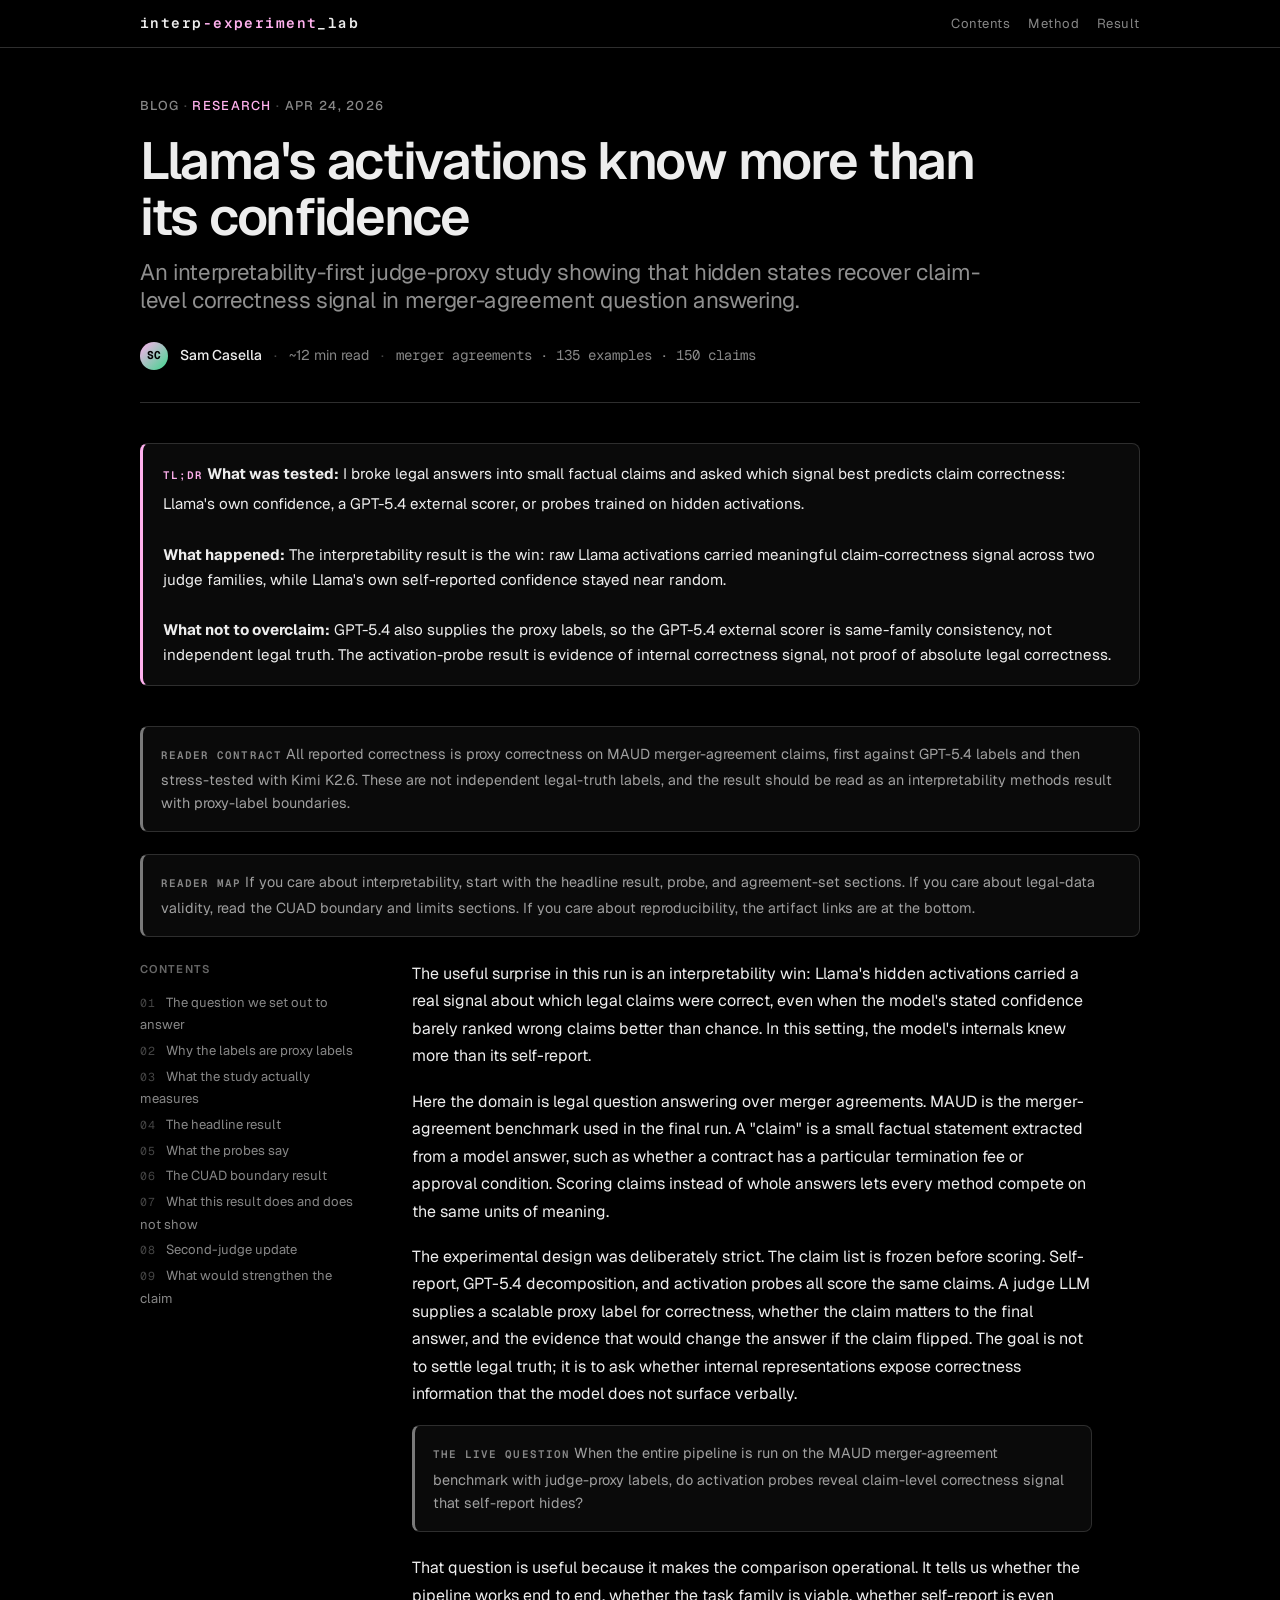
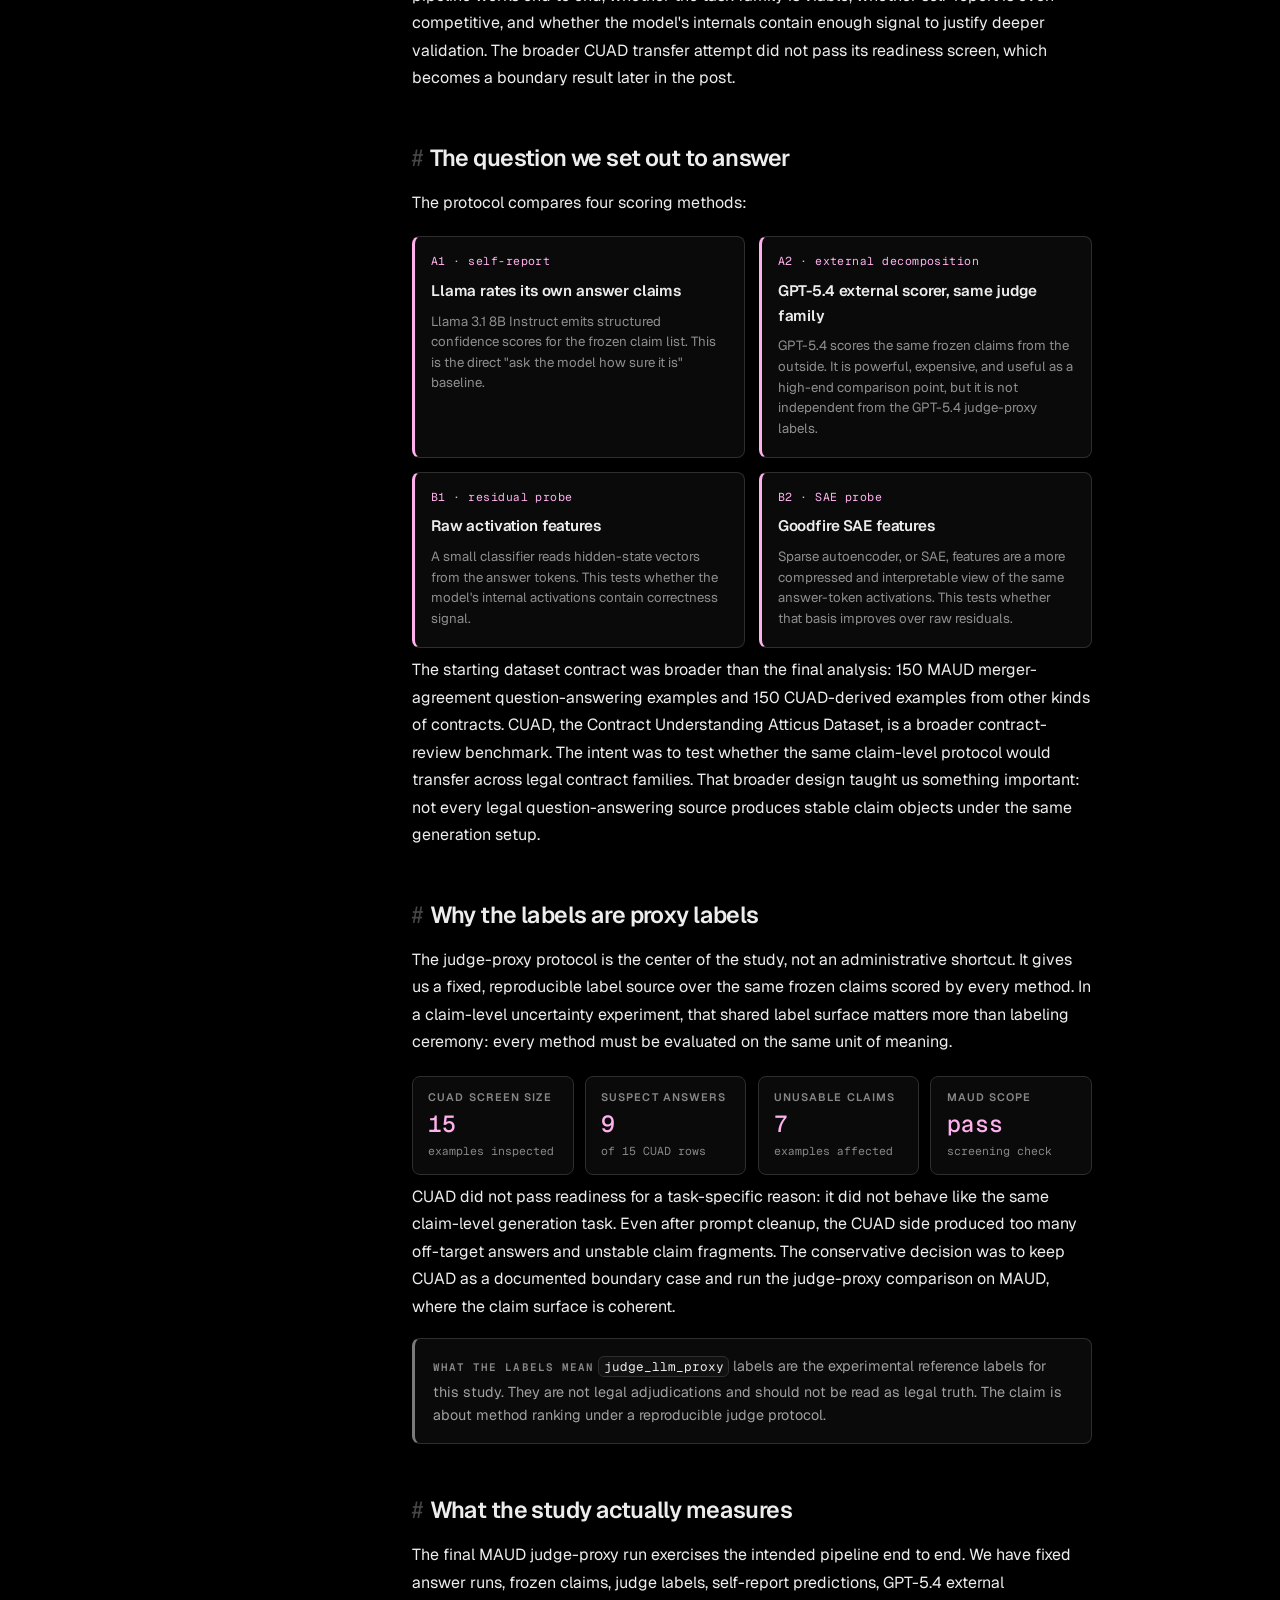
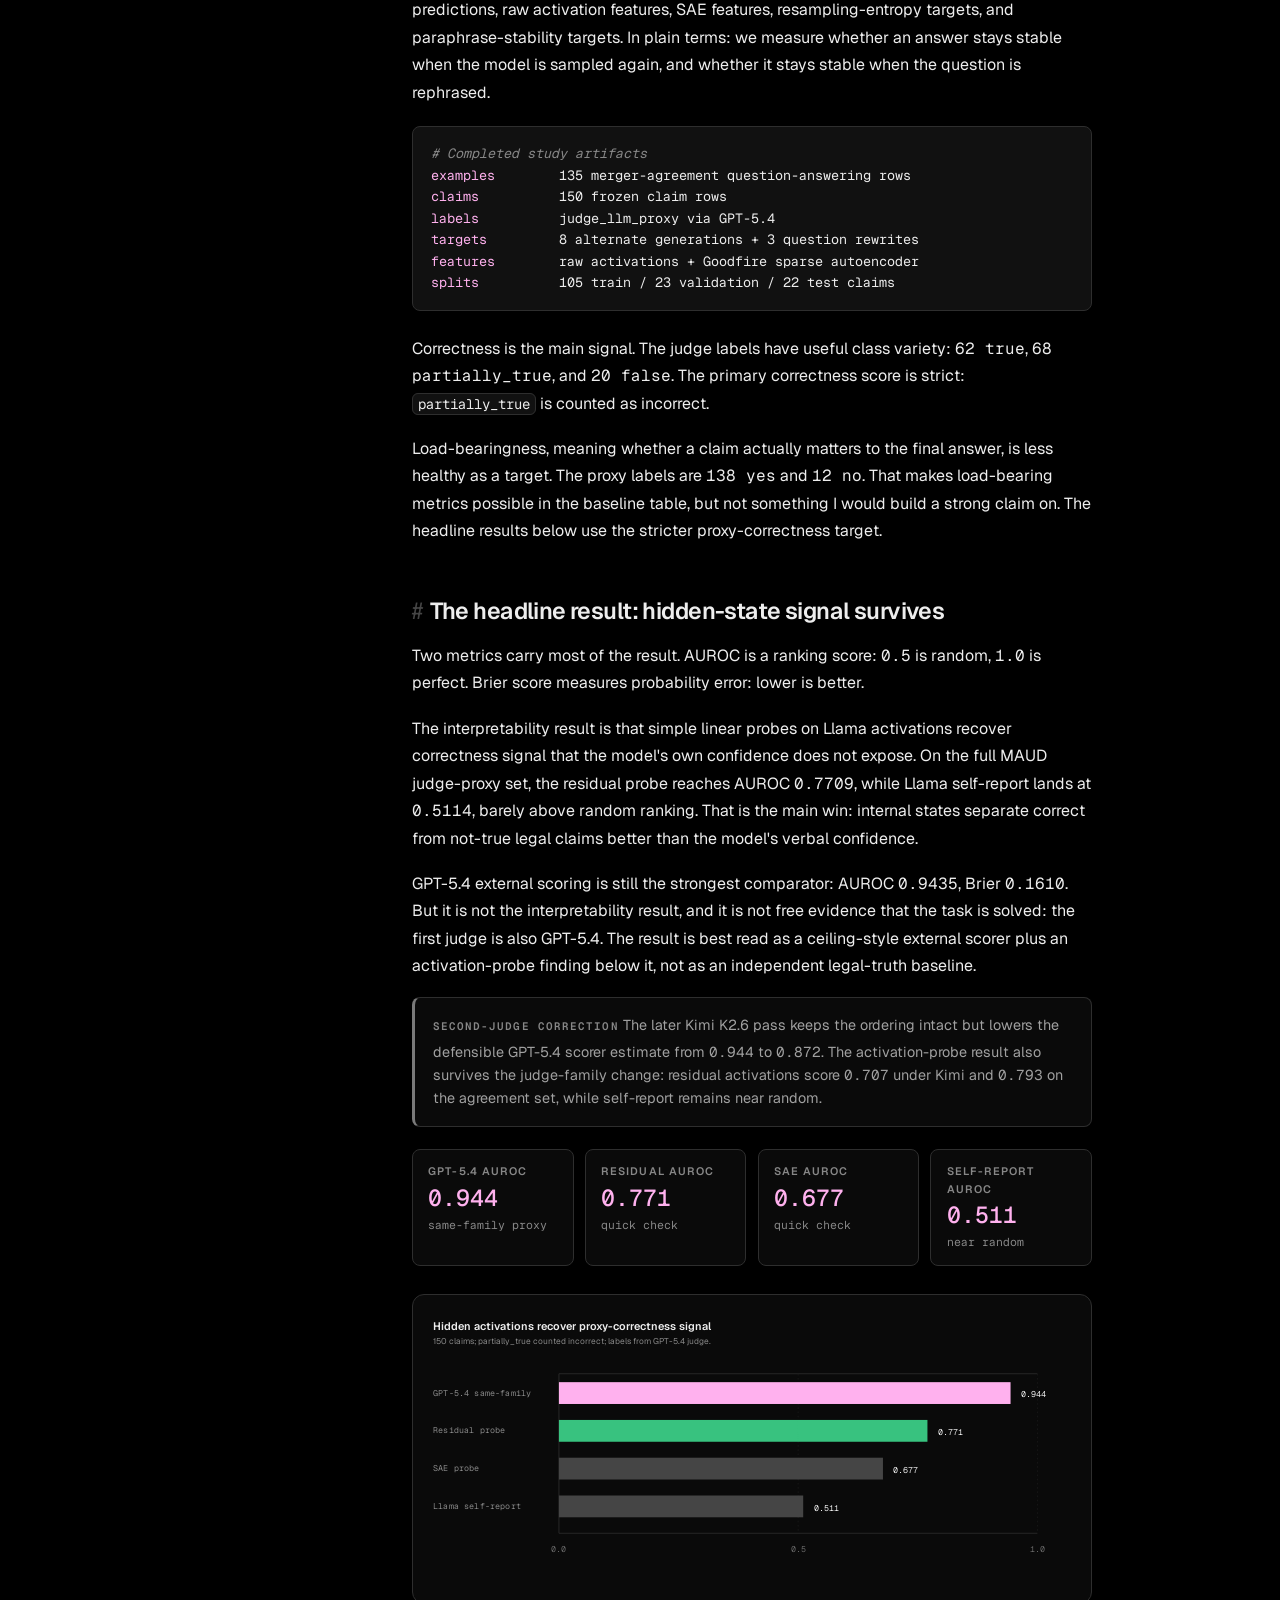
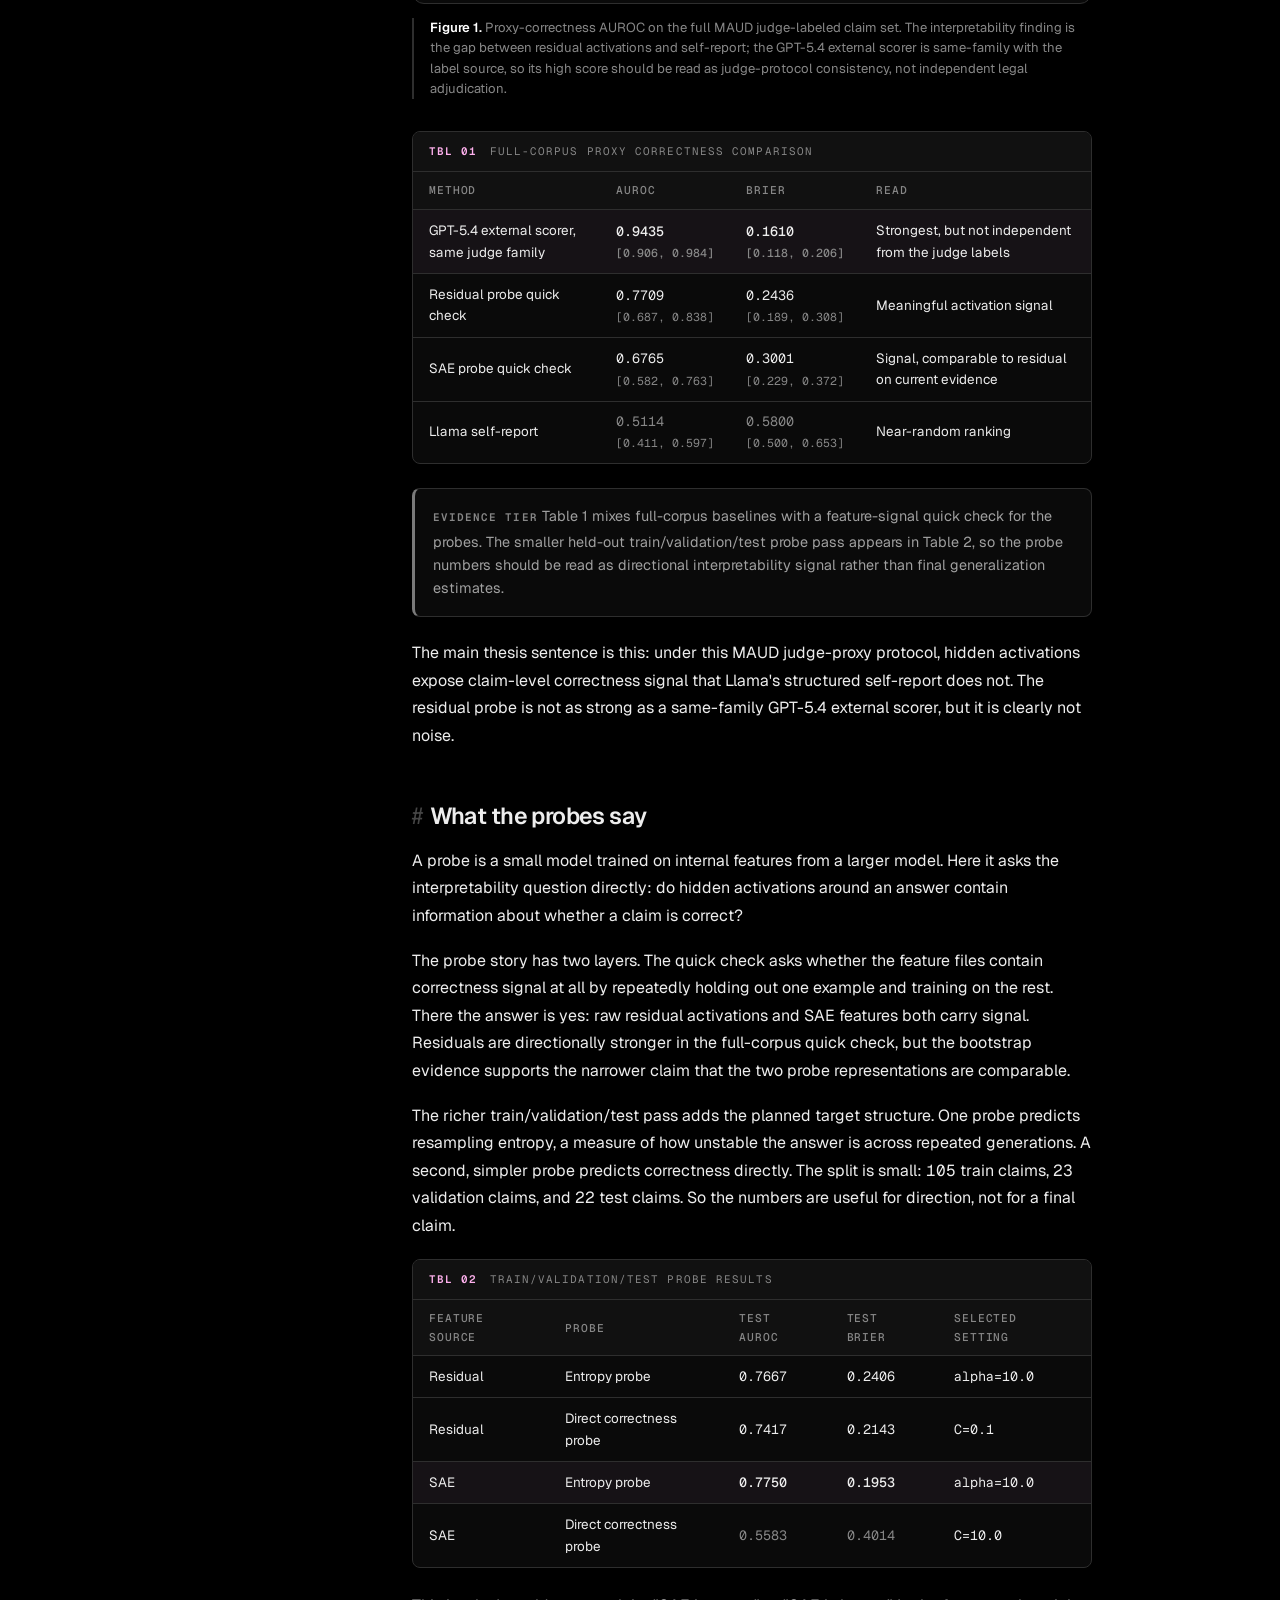
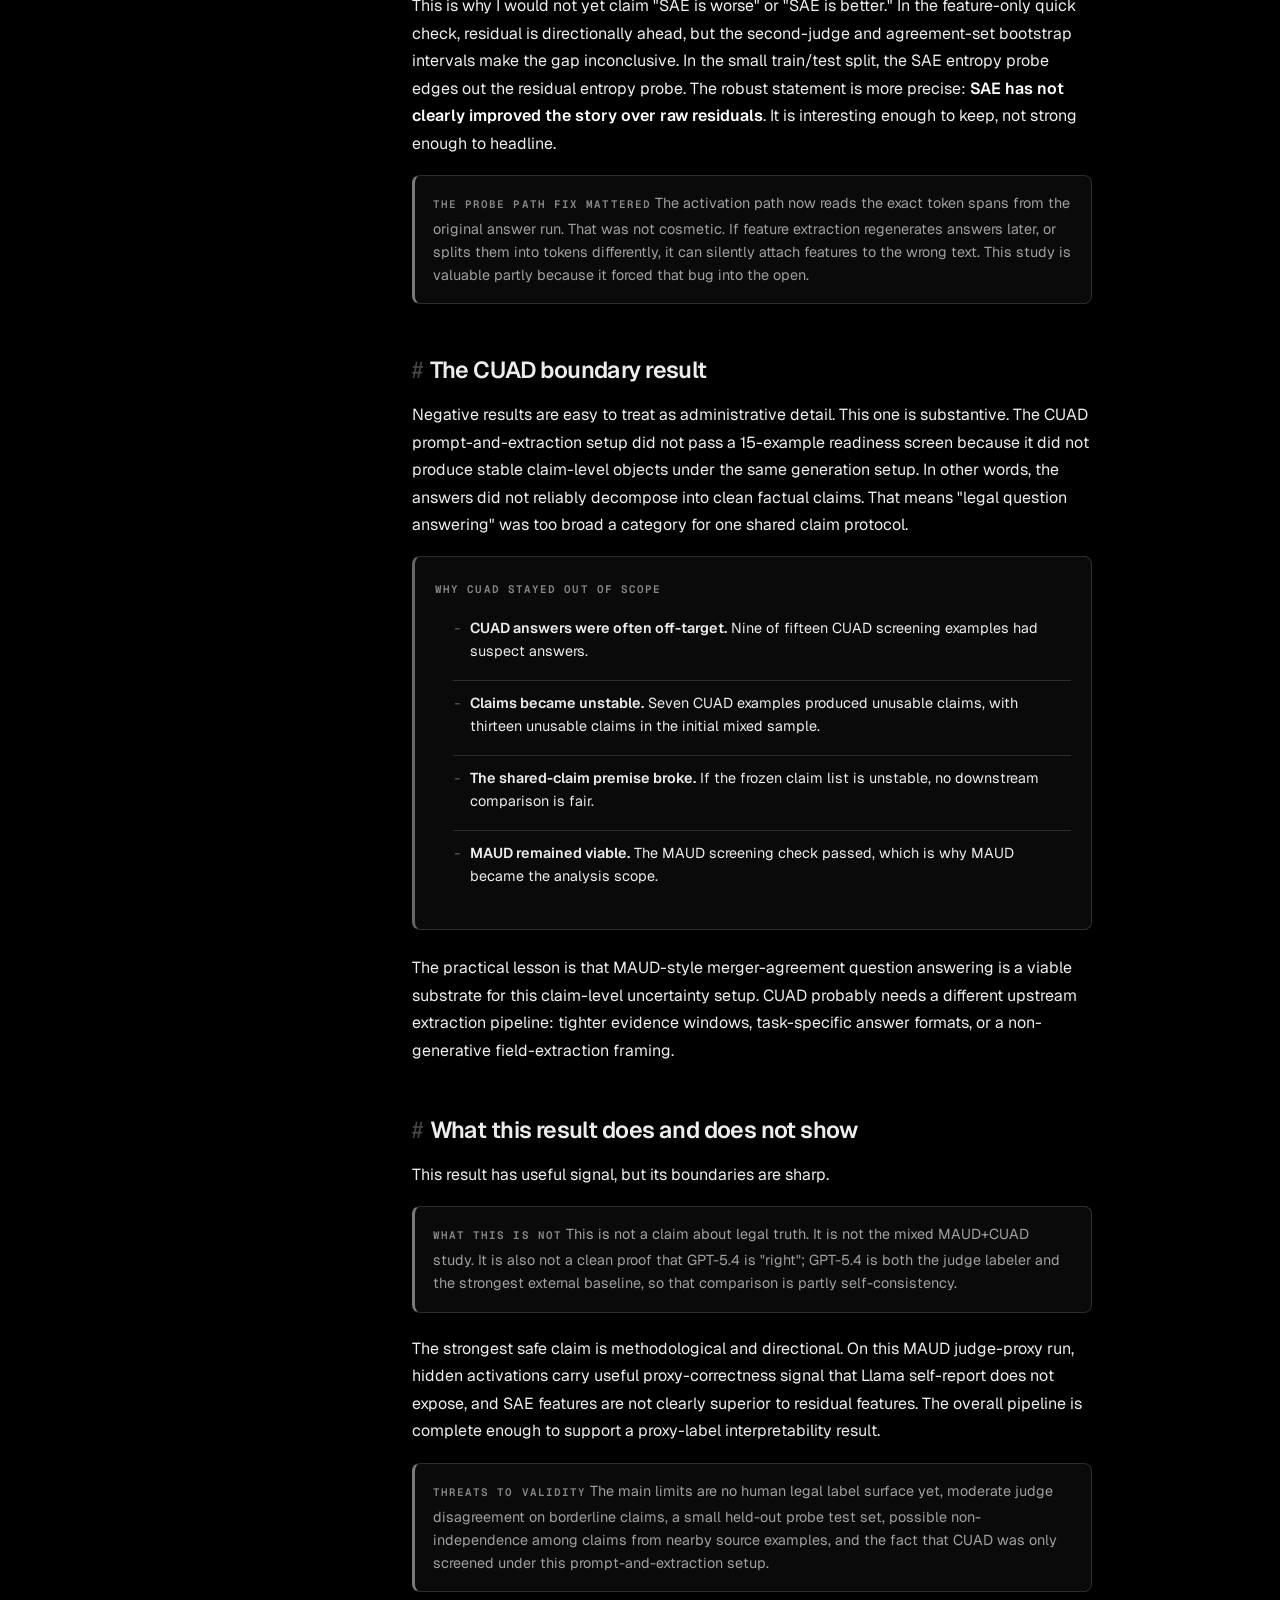
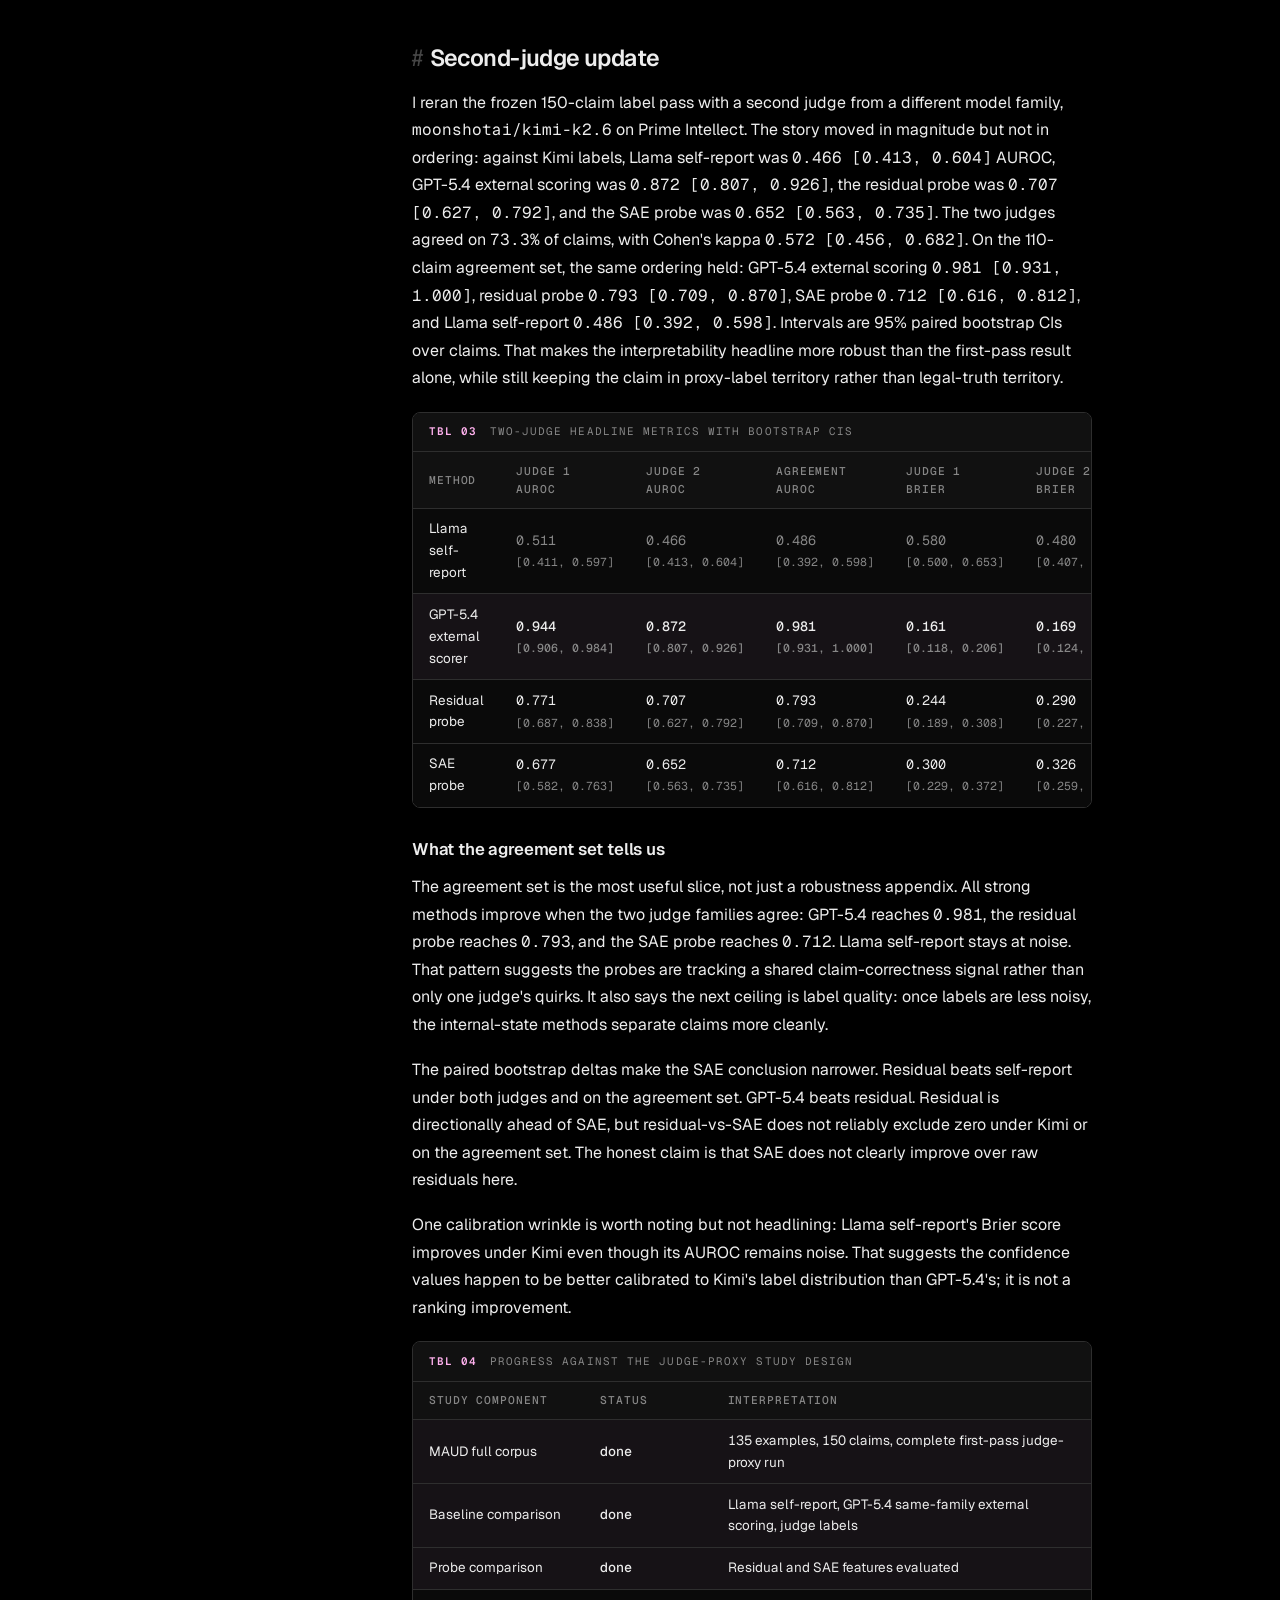
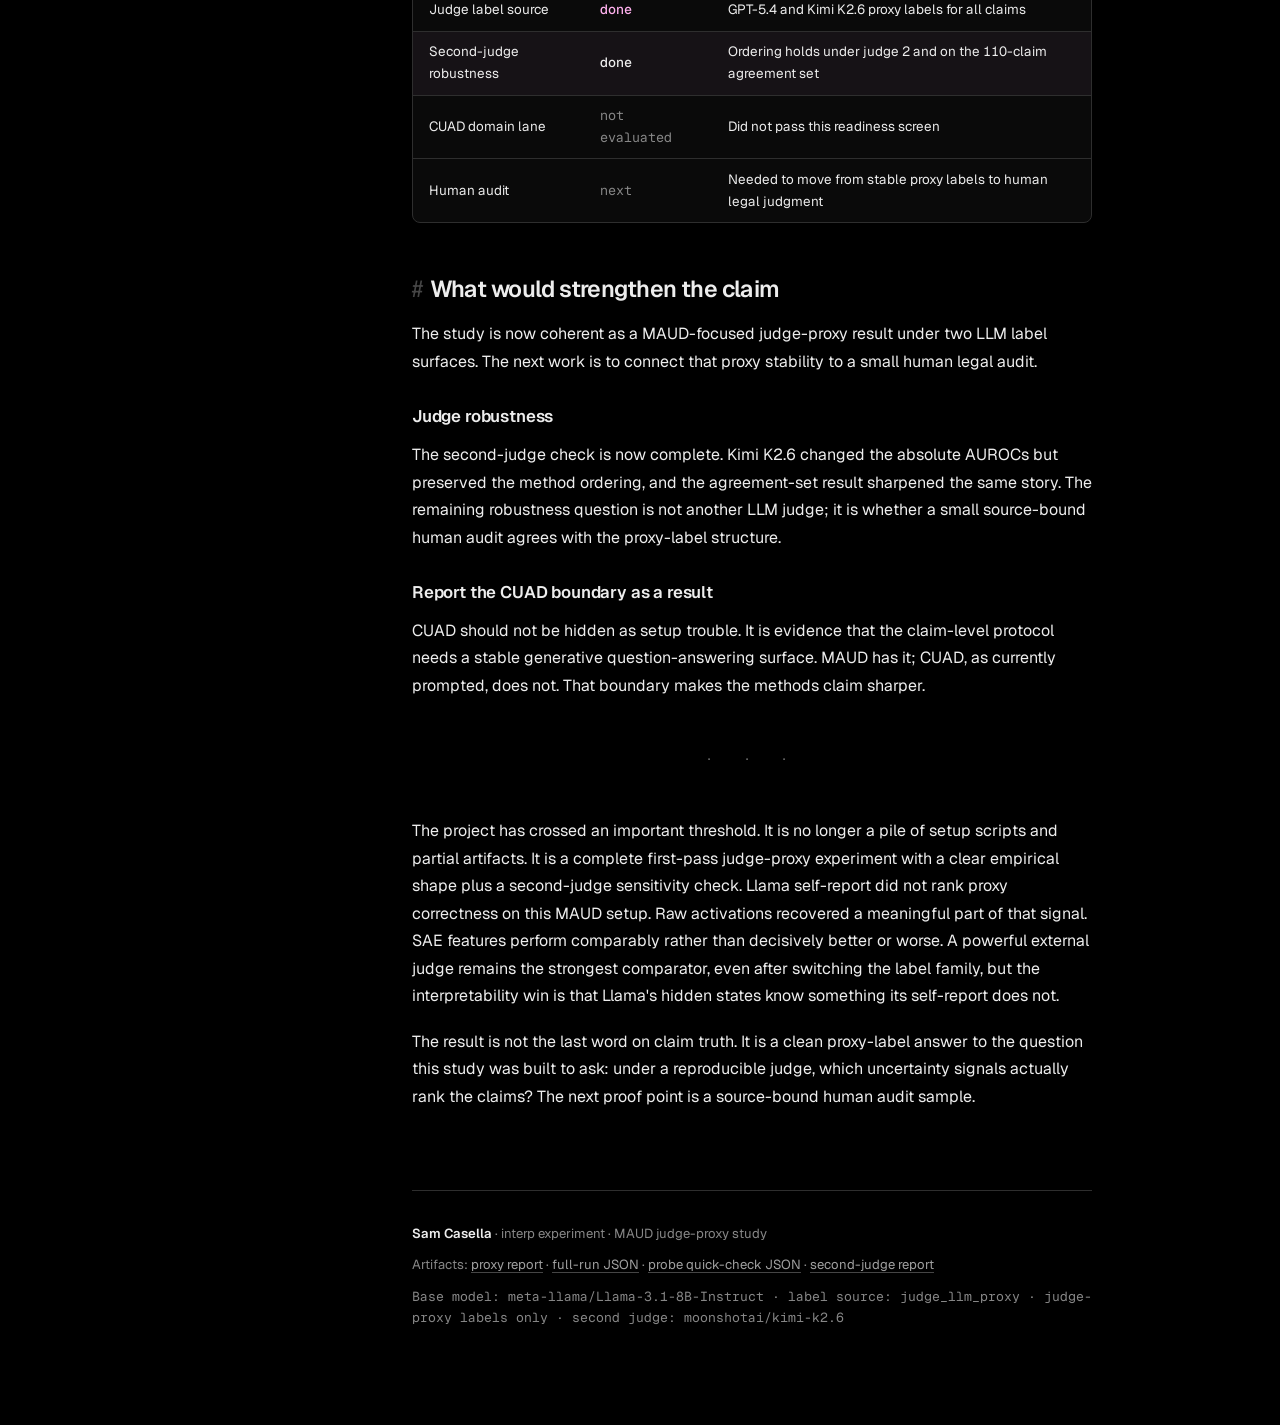
==== commit 23355cec: "eval: add MAUD bootstrap confidence intervals" ====
--- a/artifacts/runs/maud_proxy_findings.html
+++ b/artifacts/runs/maud_proxy_findings.html
@@ -3,10 +3,10 @@
 <head>
   <meta charset="utf-8" />
   <meta name="viewport" content="width=device-width, initial-scale=1" />
-  <title>When Llama is confident and still wrong</title>
-  <meta name="description" content="A judge-proxy study on MAUD, a merger-agreement legal question-answering benchmark, comparing Llama self-report, GPT-5.4 same-family external scoring, residual probes, and SAE probes on 150 claims." />
-  <meta property="og:title" content="When Llama is confident and still wrong" />
-  <meta property="og:description" content="A judge-proxy comparison of self-reported confidence and activation probes on merger-agreement question answering." />
+  <title>Llama's activations know more than its confidence</title>
+  <meta name="description" content="An interpretability-first judge-proxy study on MAUD showing that Llama hidden activations recover claim-level correctness signal that self-reported confidence misses." />
+  <meta property="og:title" content="Llama's activations know more than its confidence" />
+  <meta property="og:description" content="Activation probes recover claim-level correctness signal in merger-agreement QA where Llama self-report is near random." />
   <meta property="og:type" content="article" />
   <link rel="preconnect" href="https://fonts.googleapis.com" />
   <link rel="preconnect" href="https://fonts.gstatic.com" crossorigin />
@@ -378,7 +378,7 @@
       background: var(--color-background-100);
       border: 1px solid var(--color-border);
       border-radius: var(--radius-md);
-      overflow: hidden;
+      overflow-x: auto;
     }
     .table-label {
       padding: 0.65rem 1rem;
@@ -414,6 +414,7 @@
     }
     td { color: var(--color-gray-1000); }
     td.num { font-family: var(--font-mono); color: var(--color-gray-1000); }
+    td.num .ci { display: block; color: var(--color-gray-700); font-size: 0.72rem; margin-top: 0.08rem; white-space: nowrap; }
     td.pos { color: var(--color-accent); font-weight: 500; }
     td.neg { color: var(--color-gray-700); }
     tr:last-child td { border-bottom: none; }
@@ -501,8 +502,8 @@
     </div>
 
     <h1 class="title">
-      When Llama is confident and still wrong
-      <span class="sub">A judge-proxy study comparing self-reported confidence and activation probes on merger-agreement question answering.</span>
+      Llama's activations know more than its confidence
+      <span class="sub">An interpretability-first judge-proxy study showing that hidden states recover claim-level correctness signal in merger-agreement question answering.</span>
     </h1>
 
     <div class="byline">
@@ -519,28 +520,31 @@
     <div class="tldr">
       <span class="label">TL;DR</span>
       <strong>What was tested:</strong> I broke legal answers into small factual claims and asked
-      which signal best predicts the judge-labeled wrong claims: Llama's own confidence, a GPT-5.4
+      which signal best predicts claim correctness: Llama's own confidence, a GPT-5.4
       external scorer, or probes trained on hidden activations.
       <br /><br />
-      <strong>What happened:</strong> Llama self-report was near random at ranking GPT-5.4
-      judge-proxy correctness, while raw activations carried meaningful signal.
+      <strong>What happened:</strong> The interpretability result is the win: raw Llama activations
+      carried meaningful claim-correctness signal across two judge families, while Llama's own
+      self-reported confidence stayed near random.
       <br /><br />
       <strong>What not to overclaim:</strong> GPT-5.4 also supplies the proxy labels, so the GPT-5.4
-      external scorer is same-family consistency, not independent legal truth.
+      external scorer is same-family consistency, not independent legal truth. The activation-probe
+      result is evidence of internal correctness signal, not proof of absolute legal correctness.
     </div>
 
     <div class="callout">
       <span class="k">Reader contract</span>
-      All reported correctness is correctness against GPT-5.4 judge-proxy labels on MAUD merger-agreement
-      claims. These are not independent legal-truth labels, and the result should be read as a
-      proxy-label methods result.
+      All reported correctness is proxy correctness on MAUD merger-agreement claims, first against
+      GPT-5.4 labels and then stress-tested with Kimi K2.6. These are not independent legal-truth
+      labels, and the result should be read as an interpretability methods result with proxy-label
+      boundaries.
     </div>
 
     <div class="callout">
       <span class="k">Reader map</span>
-      If you care about model uncertainty, start with the headline result and probe sections. If you
-      care about legal-data validity, read the CUAD boundary and limits sections. If you care about
-      reproducibility, the artifact links are at the bottom.
+      If you care about interpretability, start with the headline result, probe, and agreement-set
+      sections. If you care about legal-data validity, read the CUAD boundary and limits sections. If
+      you care about reproducibility, the artifact links are at the bottom.
     </div>
 
     <div class="body-grid">
@@ -563,10 +567,10 @@
       <main class="prose">
 
         <p>
-          The useful surprise in this run is simple: Llama's stated confidence barely ranked
-          judge-labeled wrong claims better than chance, but its hidden activations did carry signal.
-          That matters because confidence prompts are often the cheapest safety layer people reach
-          for. In this setting, the model's internals knew more than its self-report.
+          The useful surprise in this run is an interpretability win: Llama's hidden activations
+          carried a real signal about which legal claims were correct, even when the model's stated
+          confidence barely ranked wrong claims better than chance. In this setting, the model's
+          internals knew more than its self-report.
         </p>
         <p>
           Here the domain is legal question answering over merger agreements. MAUD is the
@@ -580,20 +584,21 @@
           Self-report, GPT-5.4 decomposition, and activation probes all score the same claims. A
           judge LLM supplies a scalable proxy label for correctness, whether the claim matters to the
           final answer, and the evidence that would change the answer if the claim flipped. The goal
-          is not to settle legal truth; it is to compare uncertainty signals under a reproducible
-          label source.
+          is not to settle legal truth; it is to ask whether internal representations expose
+          correctness information that the model does not surface verbally.
         </p>
 
         <div class="callout">
           <span class="k">The live question</span>
           When the entire pipeline is run on the MAUD merger-agreement benchmark with judge-proxy
-          labels, which uncertainty signals survive contact with the data?
+          labels, do activation probes reveal claim-level correctness signal that self-report hides?
         </div>
 
         <p>
           That question is useful because it makes the comparison operational. It tells us whether
           the pipeline works end to end, whether the task family is viable, whether self-report is
-          even competitive, and whether the probe path has enough signal to justify deeper validation.
+          even competitive, and whether the model's internals contain enough signal to justify deeper
+          validation.
           The broader CUAD transfer attempt did not pass its readiness screen, which becomes a
           boundary result later in the post.
         </p>
@@ -730,7 +735,7 @@
           The headline results below use the stricter proxy-correctness target.
         </p>
 
-        <h2 id="result">The headline result</h2>
+        <h2 id="result">The headline result: hidden-state signal survives</h2>
 
         <p>
           Two metrics carry most of the result. AUROC is a ranking score: <span class="mono">0.5</span>
@@ -739,26 +744,29 @@
         </p>
 
         <p>
-          On full MAUD judge-proxy correctness, Llama self-report is weak. It lands at AUROC
-          <span class="mono">0.5114</span>, barely above random ranking, with a Brier score of
-          <span class="mono">0.58</span>. The model's own structured confidence is not tracking the
-          judge labels in a useful way.
-        </p>
-
-        <p>
-          GPT-5.4 external scoring is very strong: AUROC <span class="mono">0.9435</span>, Brier
-          <span class="mono">0.1610</span>. That is not surprising, and it is not free evidence that
-          the task is solved: the judge is also GPT-5.4. The result is best read as same-family
-          consistency between two GPT-5.4-style scoring passes, not as an independent legal-truth
-          baseline.
+          The interpretability result is that simple linear probes on Llama activations recover
+          correctness signal that the model's own confidence does not expose. On the full MAUD
+          judge-proxy set, the residual probe reaches AUROC <span class="mono">0.7709</span>, while
+          Llama self-report lands at <span class="mono">0.5114</span>, barely above random ranking.
+          That is the main win: internal states separate correct from not-true legal claims better
+          than the model's verbal confidence.
+        </p>
+
+        <p>
+          GPT-5.4 external scoring is still the strongest comparator: AUROC
+          <span class="mono">0.9435</span>, Brier <span class="mono">0.1610</span>. But it is not the
+          interpretability result, and it is not free evidence that the task is solved: the first judge
+          is also GPT-5.4. The result is best read as a ceiling-style external scorer plus an
+          activation-probe finding below it, not as an independent legal-truth baseline.
         </p>
 
         <div class="callout">
           <span class="k">Second-judge correction</span>
           The later Kimi K2.6 pass keeps the ordering intact but lowers the defensible GPT-5.4
           scorer estimate from <span class="mono">0.944</span> to <span class="mono">0.872</span>.
-          So the headline should be "GPT-5.4 remains strongest after a judge-family change," not
-          "GPT-5.4 is a 0.94-AUROC independent correctness detector."
+          The activation-probe result also survives the judge-family change: residual activations
+          score <span class="mono">0.707</span> under Kimi and <span class="mono">0.793</span> on the
+          agreement set, while self-report remains near random.
         </div>
 
         <div class="stat-row">
@@ -799,7 +807,7 @@
                 .bar-c    { fill: #3dd68c; opacity: 0.9; }
                 .bar-label{ fill: #ededed; font-family: "Geist Mono", monospace; font-size: 10px; }
               </style>
-              <text x="0" y="18" class="title-t">Proxy-correctness AUROC on MAUD judge labels</text>
+              <text x="0" y="18" class="title-t">Hidden activations recover proxy-correctness signal</text>
               <text x="0" y="34" class="sub-t">150 claims; partially_true counted incorrect; labels from GPT-5.4 judge.</text>
 
               <line x1="150" y1="70" x2="720" y2="70" class="ax-line" />
@@ -830,8 +838,9 @@
           </div>
           <figcaption>
             <strong>Figure 1.</strong> Proxy-correctness AUROC on the full MAUD judge-labeled claim set.
-            The GPT-5.4 external scorer is same-family with the label source, so its high score should
-            be read as judge-protocol consistency, not independent legal adjudication.
+            The interpretability finding is the gap between residual activations and self-report; the
+            GPT-5.4 external scorer is same-family with the label source, so its high score should be
+            read as judge-protocol consistency, not independent legal adjudication.
           </figcaption>
         </figure>
 
@@ -849,26 +858,26 @@
             <tbody>
               <tr class="highlight">
                 <td>GPT-5.4 external scorer, same judge family</td>
-                <td class="num pos">0.9435</td>
-                <td class="num pos">0.1610</td>
+                <td class="num pos">0.9435<span class="ci">[0.906, 0.984]</span></td>
+                <td class="num pos">0.1610<span class="ci">[0.118, 0.206]</span></td>
                 <td>Strongest, but not independent from the judge labels</td>
               </tr>
               <tr>
                 <td>Residual probe quick check</td>
-                <td class="num">0.7709</td>
-                <td class="num">0.2436</td>
+                <td class="num">0.7709<span class="ci">[0.687, 0.838]</span></td>
+                <td class="num">0.2436<span class="ci">[0.189, 0.308]</span></td>
                 <td>Meaningful activation signal</td>
               </tr>
               <tr>
                 <td>SAE probe quick check</td>
-                <td class="num">0.6765</td>
-                <td class="num">0.3001</td>
-                <td>Signal, but weaker than residual</td>
+                <td class="num">0.6765<span class="ci">[0.582, 0.763]</span></td>
+                <td class="num">0.3001<span class="ci">[0.229, 0.372]</span></td>
+                <td>Signal, comparable to residual on current evidence</td>
               </tr>
               <tr>
                 <td>Llama self-report</td>
-                <td class="num neg">0.5114</td>
-                <td class="num neg">0.5800</td>
+                <td class="num neg">0.5114<span class="ci">[0.411, 0.597]</span></td>
+                <td class="num neg">0.5800<span class="ci">[0.500, 0.653]</span></td>
                 <td>Near-random ranking</td>
               </tr>
             </tbody>
@@ -879,27 +888,31 @@
           <span class="k">Evidence tier</span>
           Table 1 mixes full-corpus baselines with a feature-signal quick check for the probes. The
           smaller held-out train/validation/test probe pass appears in Table 2, so the probe numbers
-          should be read as directional signal rather than final generalization estimates.
-        </div>
-
-        <p>
-          The main thesis sentence is this: under this MAUD judge-proxy protocol, activation features
-          rank GPT-5.4 proxy correctness better than Llama's structured self-report. The residual
-          probe is not as strong as a same-family GPT-5.4 external scorer, but it is clearly not noise.
+          should be read as directional interpretability signal rather than final generalization
+          estimates.
+        </div>
+
+        <p>
+          The main thesis sentence is this: under this MAUD judge-proxy protocol, hidden activations
+          expose claim-level correctness signal that Llama's structured self-report does not. The
+          residual probe is not as strong as a same-family GPT-5.4 external scorer, but it is clearly
+          not noise.
         </p>
 
         <h2 id="probe">What the probes say</h2>
 
         <p>
-          A probe is a small model trained on internal features from a larger model. Here it asks a
-          narrow question: do the hidden activations around an answer contain information about
-          whether a claim is correct?
+          A probe is a small model trained on internal features from a larger model. Here it asks the
+          interpretability question directly: do hidden activations around an answer contain
+          information about whether a claim is correct?
         </p>
 
         <p>
           The probe story has two layers. The quick check asks whether the feature files contain
           correctness signal at all by repeatedly holding out one example and training on the rest.
-          There the answer is yes, and raw residual activations beat SAE features.
+          There the answer is yes: raw residual activations and SAE features both carry signal.
+          Residuals are directionally stronger in the full-corpus quick check, but the bootstrap
+          evidence supports the narrower claim that the two probe representations are comparable.
         </p>
 
         <p>
@@ -958,7 +971,8 @@
 
         <p>
           This is why I would not yet claim "SAE is worse" or "SAE is better." In the feature-only
-          quick check, residual wins cleanly. In the small train/test split, the SAE entropy probe
+          quick check, residual is directionally ahead, but the second-judge and agreement-set
+          bootstrap intervals make the gap inconclusive. In the small train/test split, the SAE entropy probe
           edges out the residual entropy probe. The robust statement is more precise:
           <strong>SAE has not clearly improved the story over raw residuals</strong>. It is
           interesting enough to keep, not strong enough to headline.
@@ -1014,9 +1028,9 @@
 
         <p>
           The strongest safe claim is methodological and directional. On this MAUD judge-proxy run,
-          Llama self-report performs poorly, residual activations carry useful proxy-correctness
-          signal, and SAE features are not clearly superior to residual features. The overall pipeline
-          is complete enough to support a proxy-label methodology result.
+          hidden activations carry useful proxy-correctness signal that Llama self-report does not
+          expose, and SAE features are not clearly superior to residual features. The overall pipeline
+          is complete enough to support a proxy-label interpretability result.
         </p>
 
         <div class="callout">
@@ -1033,19 +1047,75 @@
           I reran the frozen 150-claim label pass with a second judge from a different model family,
           <span class="mono">moonshotai/kimi-k2.6</span> on Prime Intellect. The story moved in
           magnitude but not in ordering: against Kimi labels, Llama self-report was
-          <span class="mono">0.466 [0.420, 0.600]</span> AUROC, GPT-5.4 external scoring was
-          <span class="mono">0.872 [0.806, 0.923]</span>, the residual probe was
-          <span class="mono">0.707 [0.626, 0.784]</span>, and the SAE probe was
-          <span class="mono">0.652 [0.555, 0.736]</span>. The two judges agreed on
+          <span class="mono">0.466 [0.413, 0.604]</span> AUROC, GPT-5.4 external scoring was
+          <span class="mono">0.872 [0.807, 0.926]</span>, the residual probe was
+          <span class="mono">0.707 [0.627, 0.792]</span>, and the SAE probe was
+          <span class="mono">0.652 [0.563, 0.735]</span>. The two judges agreed on
           <span class="mono">73.3%</span> of claims, with Cohen's kappa
-          <span class="mono">0.572</span>. On the 110-claim agreement set, the same ordering held:
-          GPT-5.4 external scoring <span class="mono">0.981 [0.932, 1.000]</span>, residual probe
-          <span class="mono">0.793 [0.700, 0.868]</span>, SAE probe
-          <span class="mono">0.712 [0.611, 0.810]</span>, and Llama self-report
-          <span class="mono">0.486 [0.385, 0.609]</span>. Intervals are 95% paired bootstrap CIs
-          over claims. That makes the headline more robust than the first-pass result alone, while
-          still keeping the claim in proxy-label territory rather than legal-truth territory.
-        </p>
+          <span class="mono">0.572 [0.456, 0.682]</span>. On the 110-claim agreement set, the same ordering held:
+          GPT-5.4 external scoring <span class="mono">0.981 [0.931, 1.000]</span>, residual probe
+          <span class="mono">0.793 [0.709, 0.870]</span>, SAE probe
+          <span class="mono">0.712 [0.616, 0.812]</span>, and Llama self-report
+          <span class="mono">0.486 [0.392, 0.598]</span>. Intervals are 95% paired bootstrap CIs
+          over claims. That makes the interpretability headline more robust than the first-pass result
+          alone, while still keeping the claim in proxy-label territory rather than legal-truth
+          territory.
+        </p>
+
+        <div class="table-wrap">
+          <div class="table-label"><span class="id">TBL 03</span>Two-judge headline metrics with bootstrap CIs</div>
+          <table>
+            <thead>
+              <tr>
+                <th>Method</th>
+                <th>Judge 1 AUROC</th>
+                <th>Judge 2 AUROC</th>
+                <th>Agreement AUROC</th>
+                <th>Judge 1 Brier</th>
+                <th>Judge 2 Brier</th>
+                <th>Agreement Brier</th>
+              </tr>
+            </thead>
+            <tbody>
+              <tr>
+                <td>Llama self-report</td>
+                <td class="num neg">0.511<span class="ci">[0.411, 0.597]</span></td>
+                <td class="num neg">0.466<span class="ci">[0.413, 0.604]</span></td>
+                <td class="num neg">0.486<span class="ci">[0.392, 0.598]</span></td>
+                <td class="num neg">0.580<span class="ci">[0.500, 0.653]</span></td>
+                <td class="num neg">0.480<span class="ci">[0.407, 0.560]</span></td>
+                <td class="num neg">0.509<span class="ci">[0.400, 0.600]</span></td>
+              </tr>
+              <tr class="highlight">
+                <td>GPT-5.4 external scorer</td>
+                <td class="num pos">0.944<span class="ci">[0.906, 0.984]</span></td>
+                <td class="num pos">0.872<span class="ci">[0.807, 0.926]</span></td>
+                <td class="num pos">0.981<span class="ci">[0.931, 1.000]</span></td>
+                <td class="num pos">0.161<span class="ci">[0.118, 0.206]</span></td>
+                <td class="num pos">0.169<span class="ci">[0.124, 0.217]</span></td>
+                <td class="num pos">0.101<span class="ci">[0.064, 0.144]</span></td>
+              </tr>
+              <tr>
+                <td>Residual probe</td>
+                <td class="num">0.771<span class="ci">[0.687, 0.838]</span></td>
+                <td class="num">0.707<span class="ci">[0.627, 0.792]</span></td>
+                <td class="num">0.793<span class="ci">[0.709, 0.870]</span></td>
+                <td class="num">0.244<span class="ci">[0.189, 0.308]</span></td>
+                <td class="num">0.290<span class="ci">[0.227, 0.350]</span></td>
+                <td class="num">0.231<span class="ci">[0.166, 0.299]</span></td>
+              </tr>
+              <tr>
+                <td>SAE probe</td>
+                <td class="num">0.677<span class="ci">[0.582, 0.763]</span></td>
+                <td class="num">0.652<span class="ci">[0.563, 0.735]</span></td>
+                <td class="num">0.712<span class="ci">[0.616, 0.812]</span></td>
+                <td class="num">0.300<span class="ci">[0.229, 0.372]</span></td>
+                <td class="num">0.326<span class="ci">[0.259, 0.395]</span></td>
+                <td class="num">0.268<span class="ci">[0.193, 0.350]</span></td>
+              </tr>
+            </tbody>
+          </table>
+        </div>
 
         <h3>What the agreement set tells us</h3>
         <p>
@@ -1053,9 +1123,9 @@
           methods improve when the two judge families agree: GPT-5.4 reaches
           <span class="mono">0.981</span>, the residual probe reaches <span class="mono">0.793</span>,
           and the SAE probe reaches <span class="mono">0.712</span>. Llama self-report stays at noise.
-          That pattern suggests the methods are tracking a shared claim-correctness signal rather than
+          That pattern suggests the probes are tracking a shared claim-correctness signal rather than
           only one judge's quirks. It also says the next ceiling is label quality: once labels are less
-          noisy, the strong methods separate claims more cleanly.
+          noisy, the internal-state methods separate claims more cleanly.
         </p>
 
         <p>
@@ -1073,7 +1143,7 @@
         </p>
 
         <div class="table-wrap">
-          <div class="table-label"><span class="id">TBL 03</span>Progress against the judge-proxy study design</div>
+          <div class="table-label"><span class="id">TBL 04</span>Progress against the judge-proxy study design</div>
           <table>
             <thead>
               <tr>
@@ -1151,9 +1221,10 @@
           The project has crossed an important threshold. It is no longer a pile of setup scripts and
           partial artifacts. It is a complete first-pass judge-proxy experiment with a clear empirical
           shape plus a second-judge sensitivity check. Llama self-report did not rank proxy
-          correctness on this MAUD setup. Raw activations partially recovered that signal. SAE
-          features do not yet justify their complexity. A powerful external judge remains the
-          strongest comparator, even after switching the label family.
+          correctness on this MAUD setup. Raw activations recovered a meaningful part of that signal.
+          SAE features perform comparably rather than decisively better or worse. A powerful external judge remains the
+          strongest comparator, even after switching the label family, but the interpretability win is
+          that Llama's hidden states know something its self-report does not.
         </p>
 
         <p>
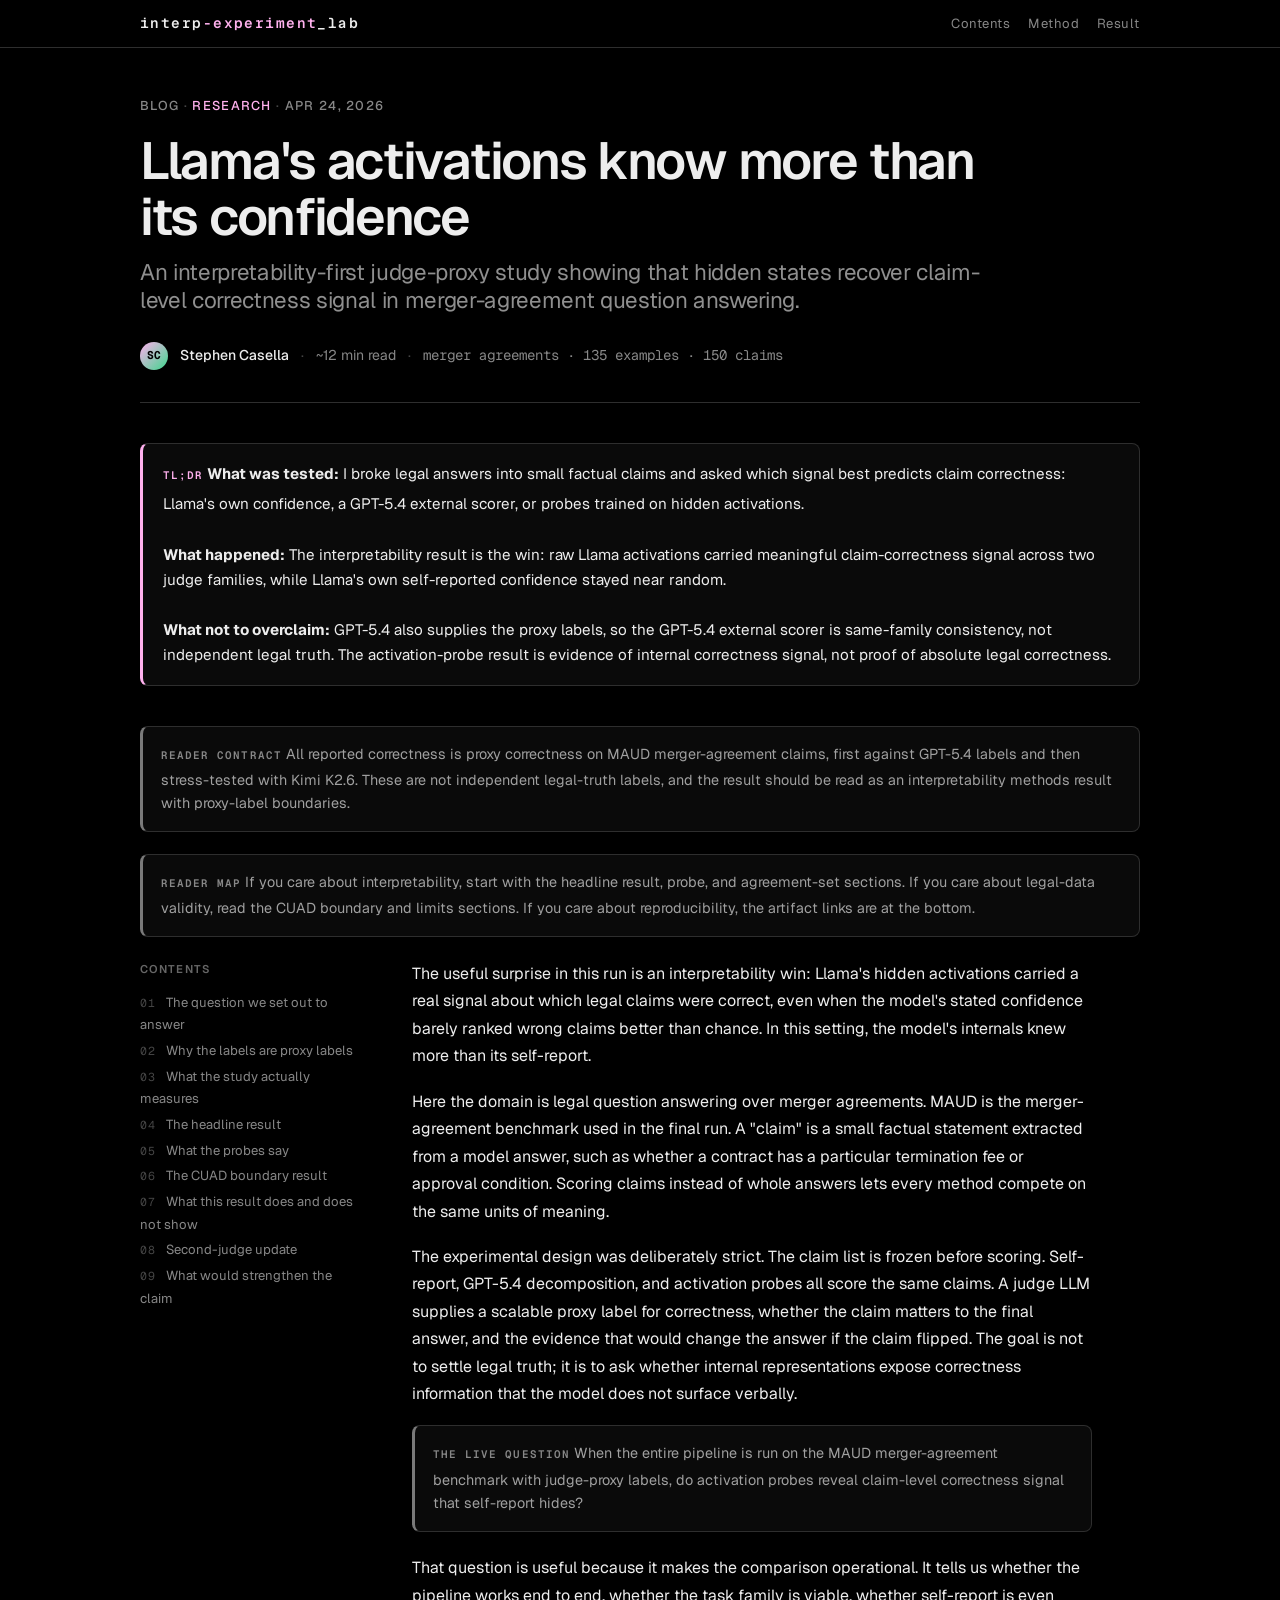
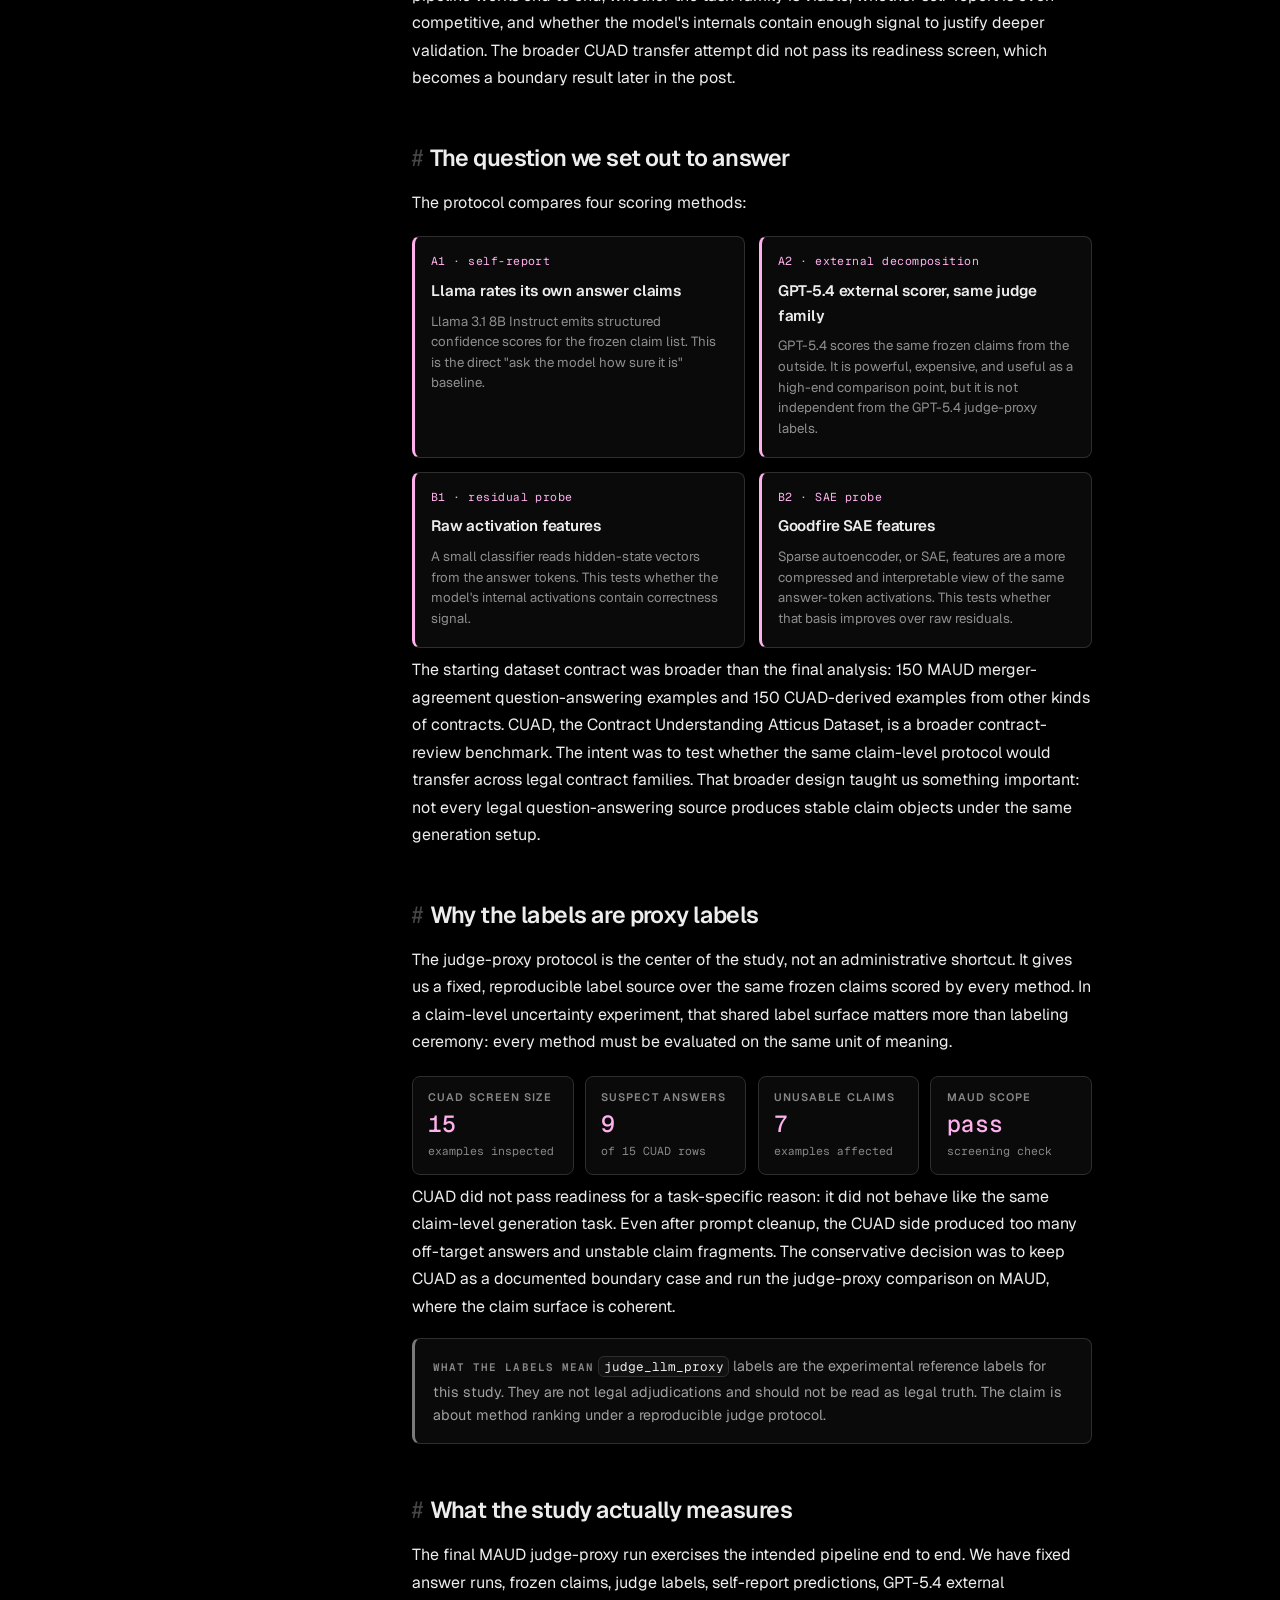
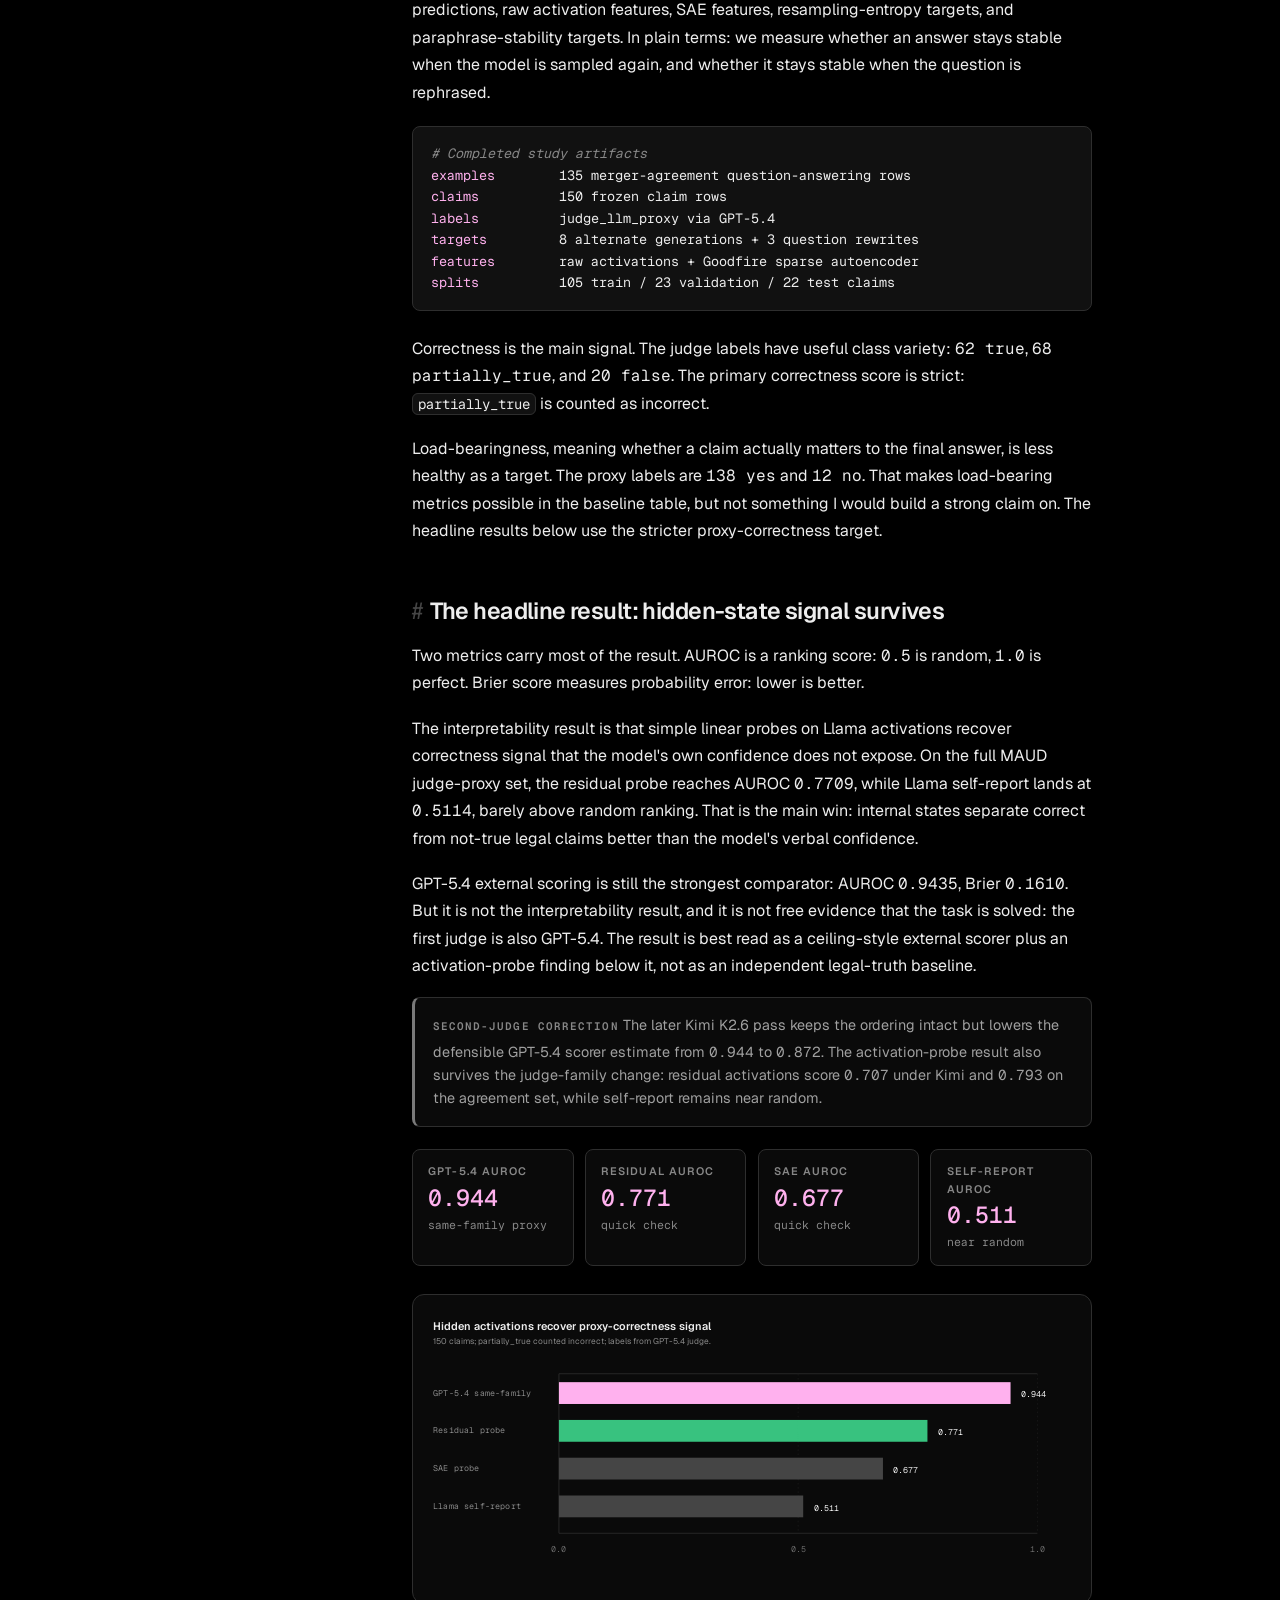
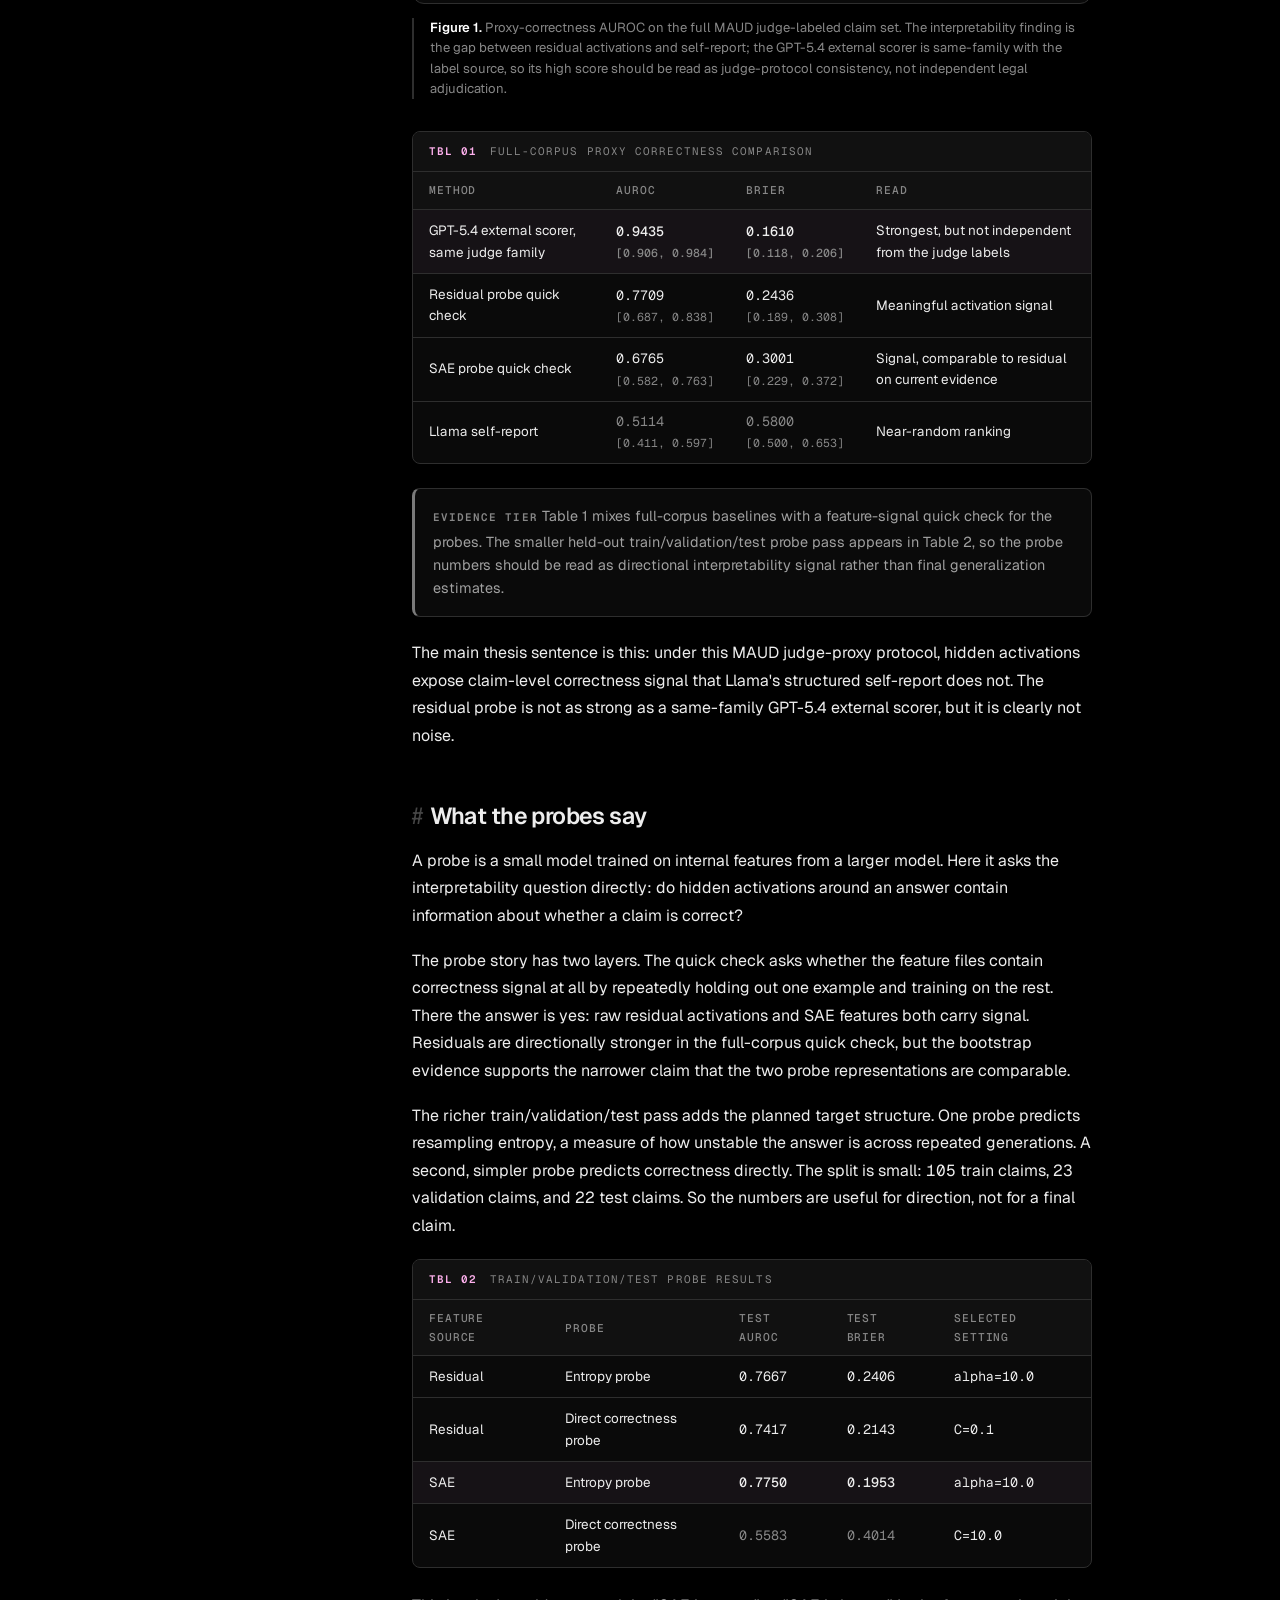
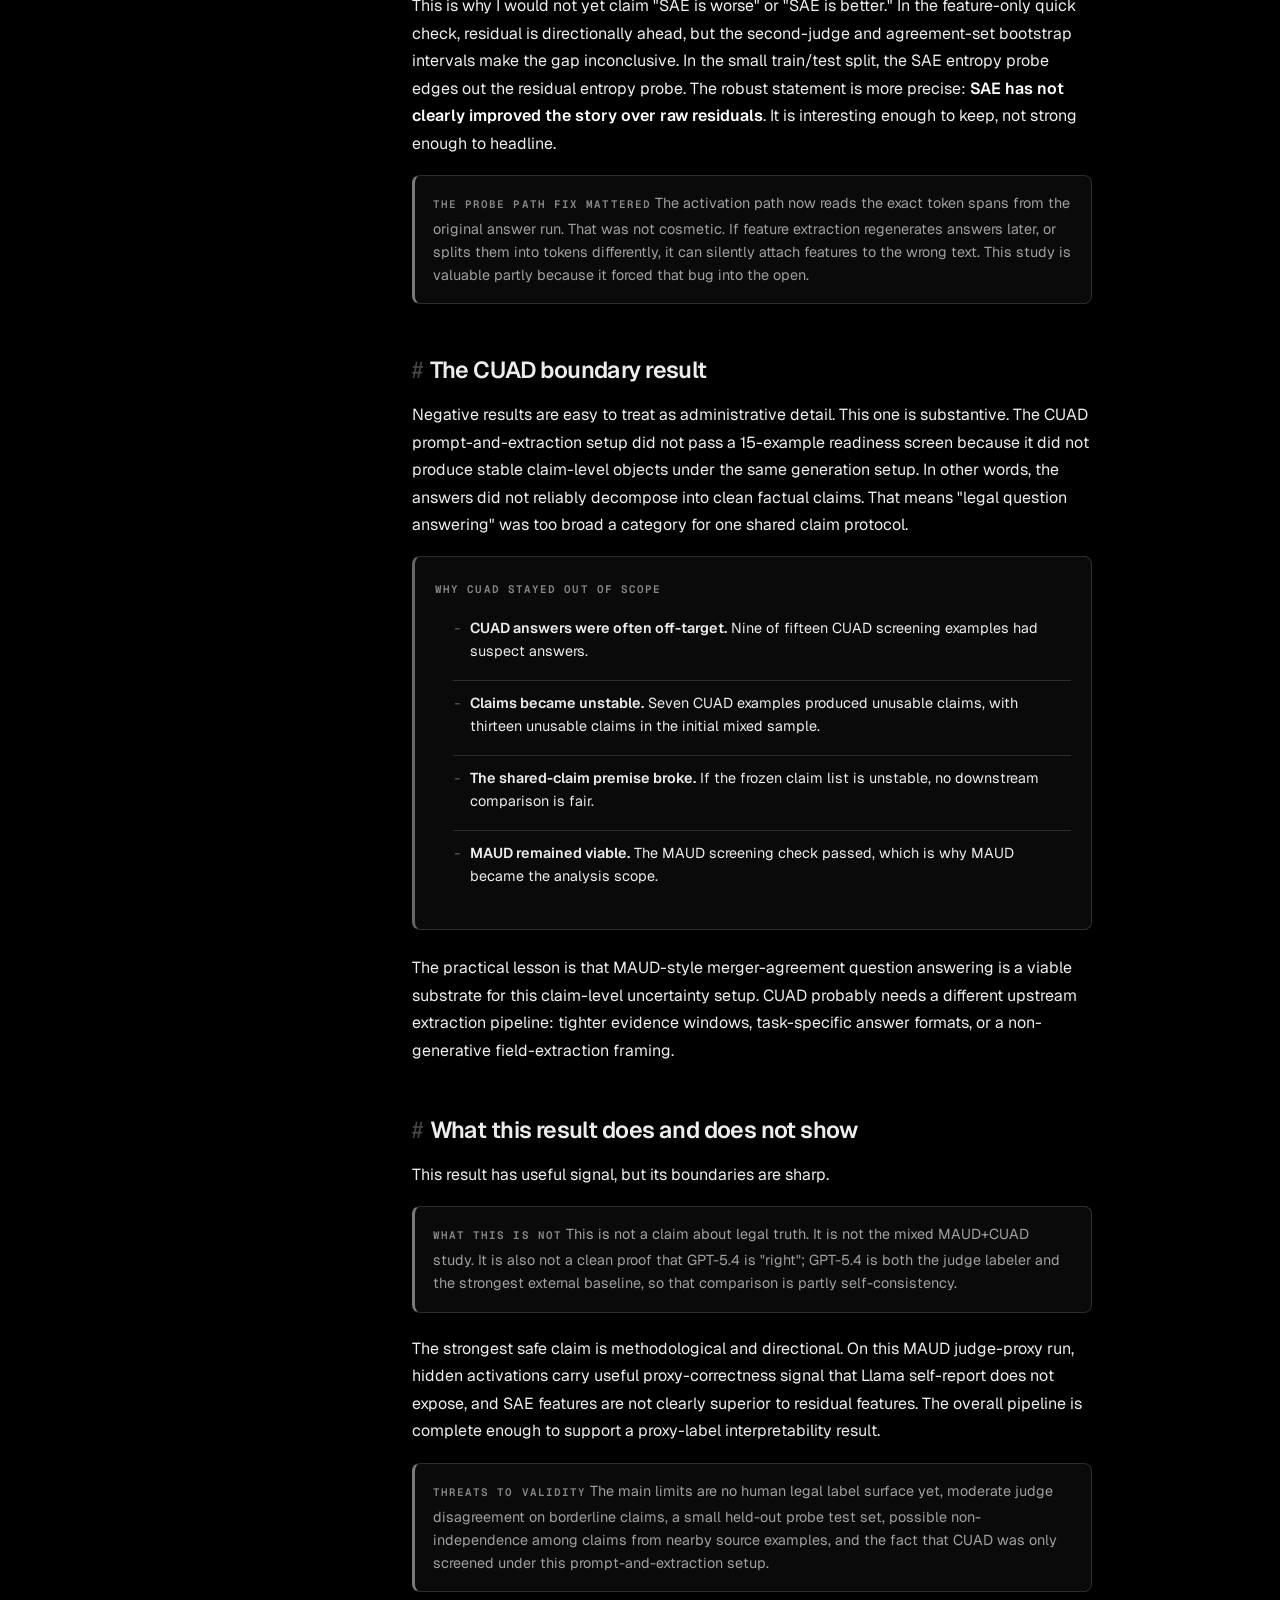
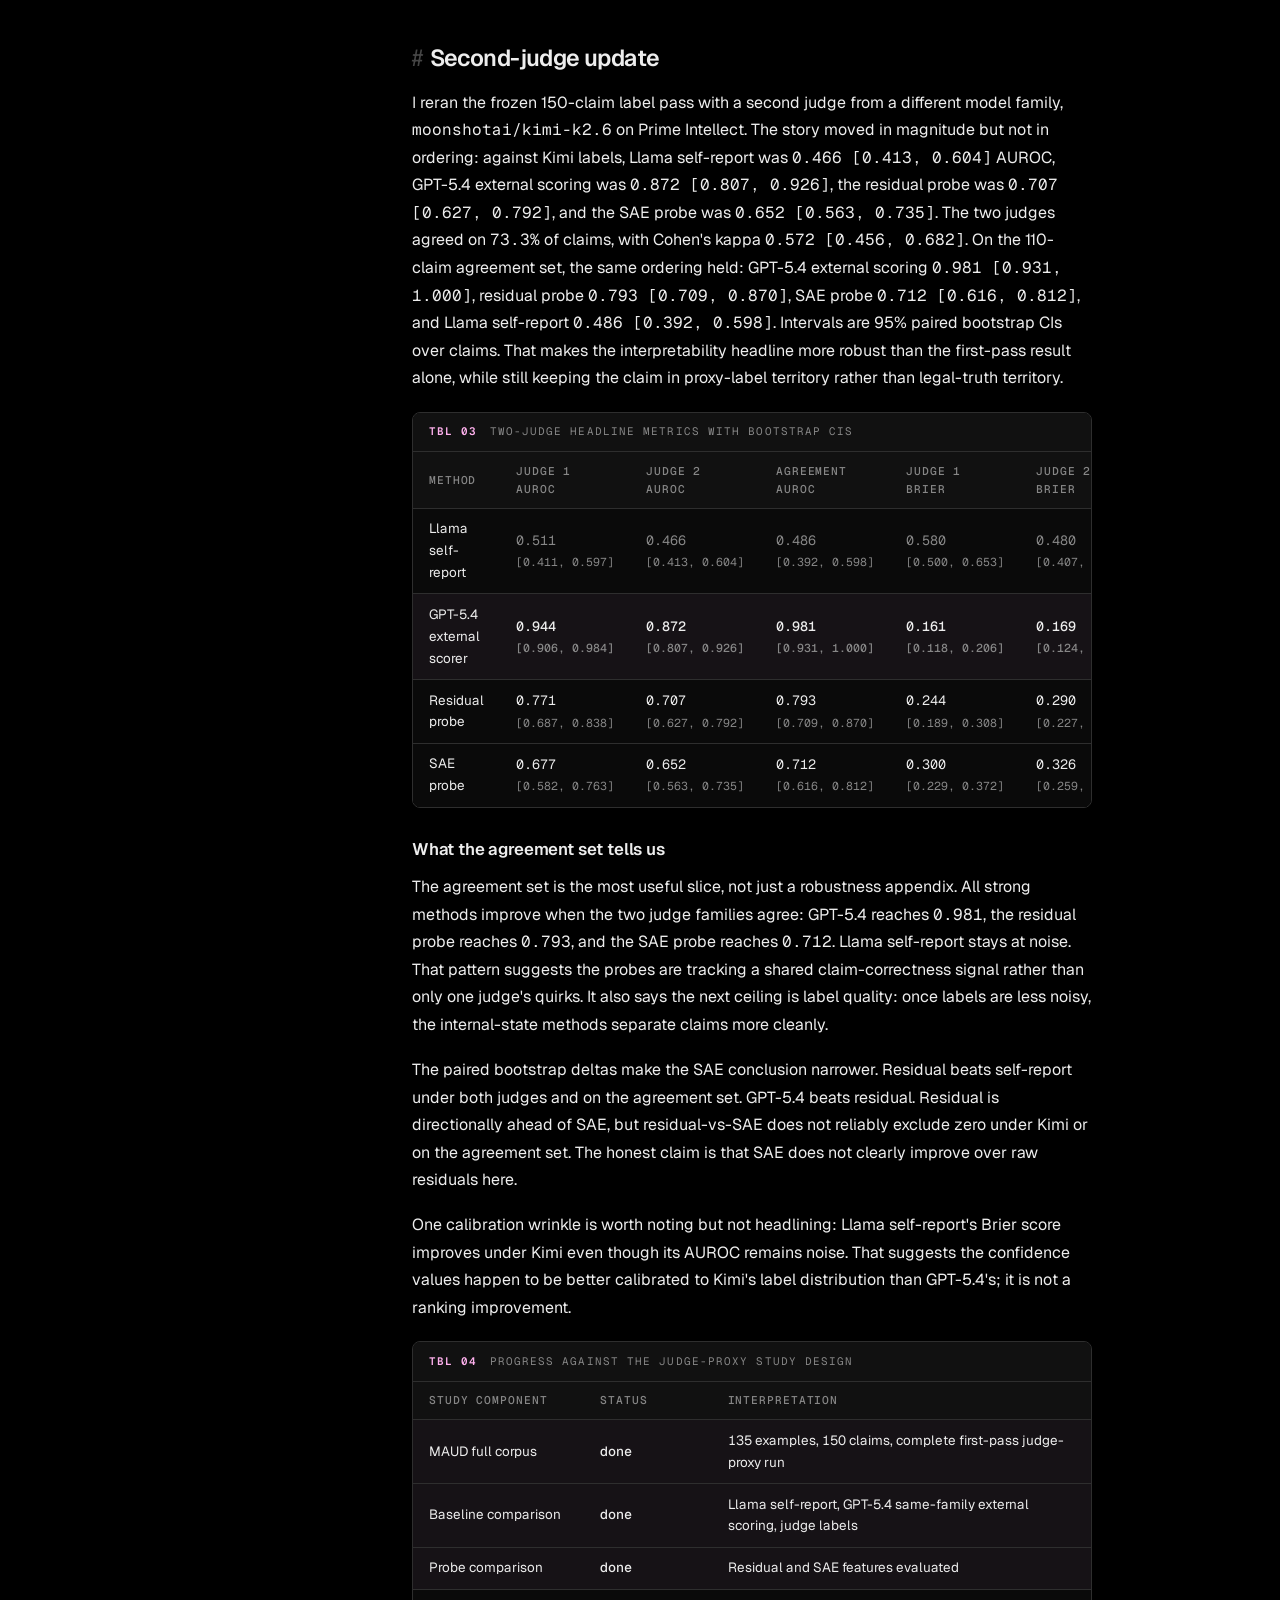
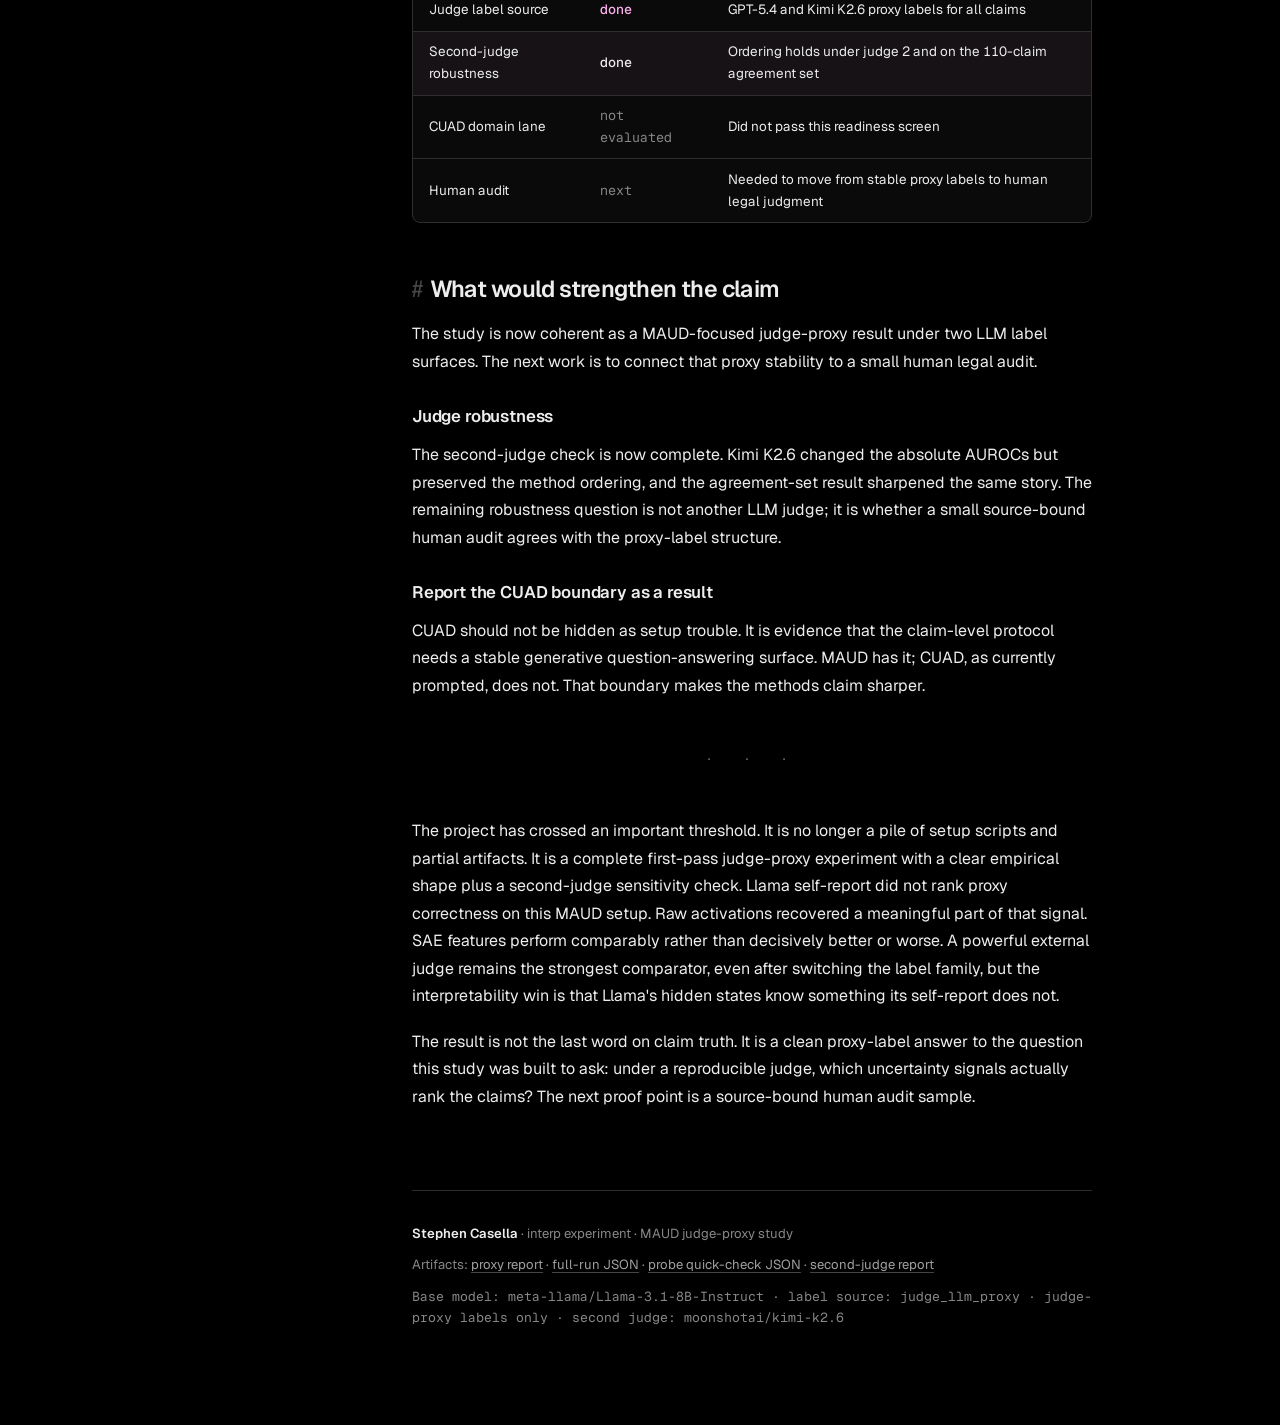
==== commit 7743bd03: "Prepare public research release" ====
--- a/artifacts/runs/maud_proxy_findings.html
+++ b/artifacts/runs/maud_proxy_findings.html
@@ -508,7 +508,7 @@
 
     <div class="byline">
       <span class="avatar">SC</span>
-      <span class="author">Sam Casella</span>
+      <span class="author">Stephen Casella</span>
       <span class="dot">&middot;</span>
       <span>~12 min read</span>
       <span class="dot">&middot;</span>
@@ -1234,7 +1234,7 @@
         </p>
 
         <footer class="post-footer">
-          <div><strong>Sam Casella</strong> &middot; interp experiment &middot; MAUD judge-proxy study</div>
+          <div><strong>Stephen Casella</strong> &middot; interp experiment &middot; MAUD judge-proxy study</div>
           <div>Artifacts: <a href="maud_full_proxy_report.md">proxy report</a> &middot; <a href="maud_full_proxy_dry_run.json">full-run JSON</a> &middot; <a href="maud_full_probe_proxy_smoke.json">probe quick-check JSON</a> &middot; <a href="../../docs/second_judge_findings.md">second-judge report</a></div>
           <div class="mono">Base model: meta-llama/Llama-3.1-8B-Instruct &middot; label source: judge_llm_proxy &middot; judge-proxy labels only &middot; second judge: moonshotai/kimi-k2.6</div>
         </footer>
